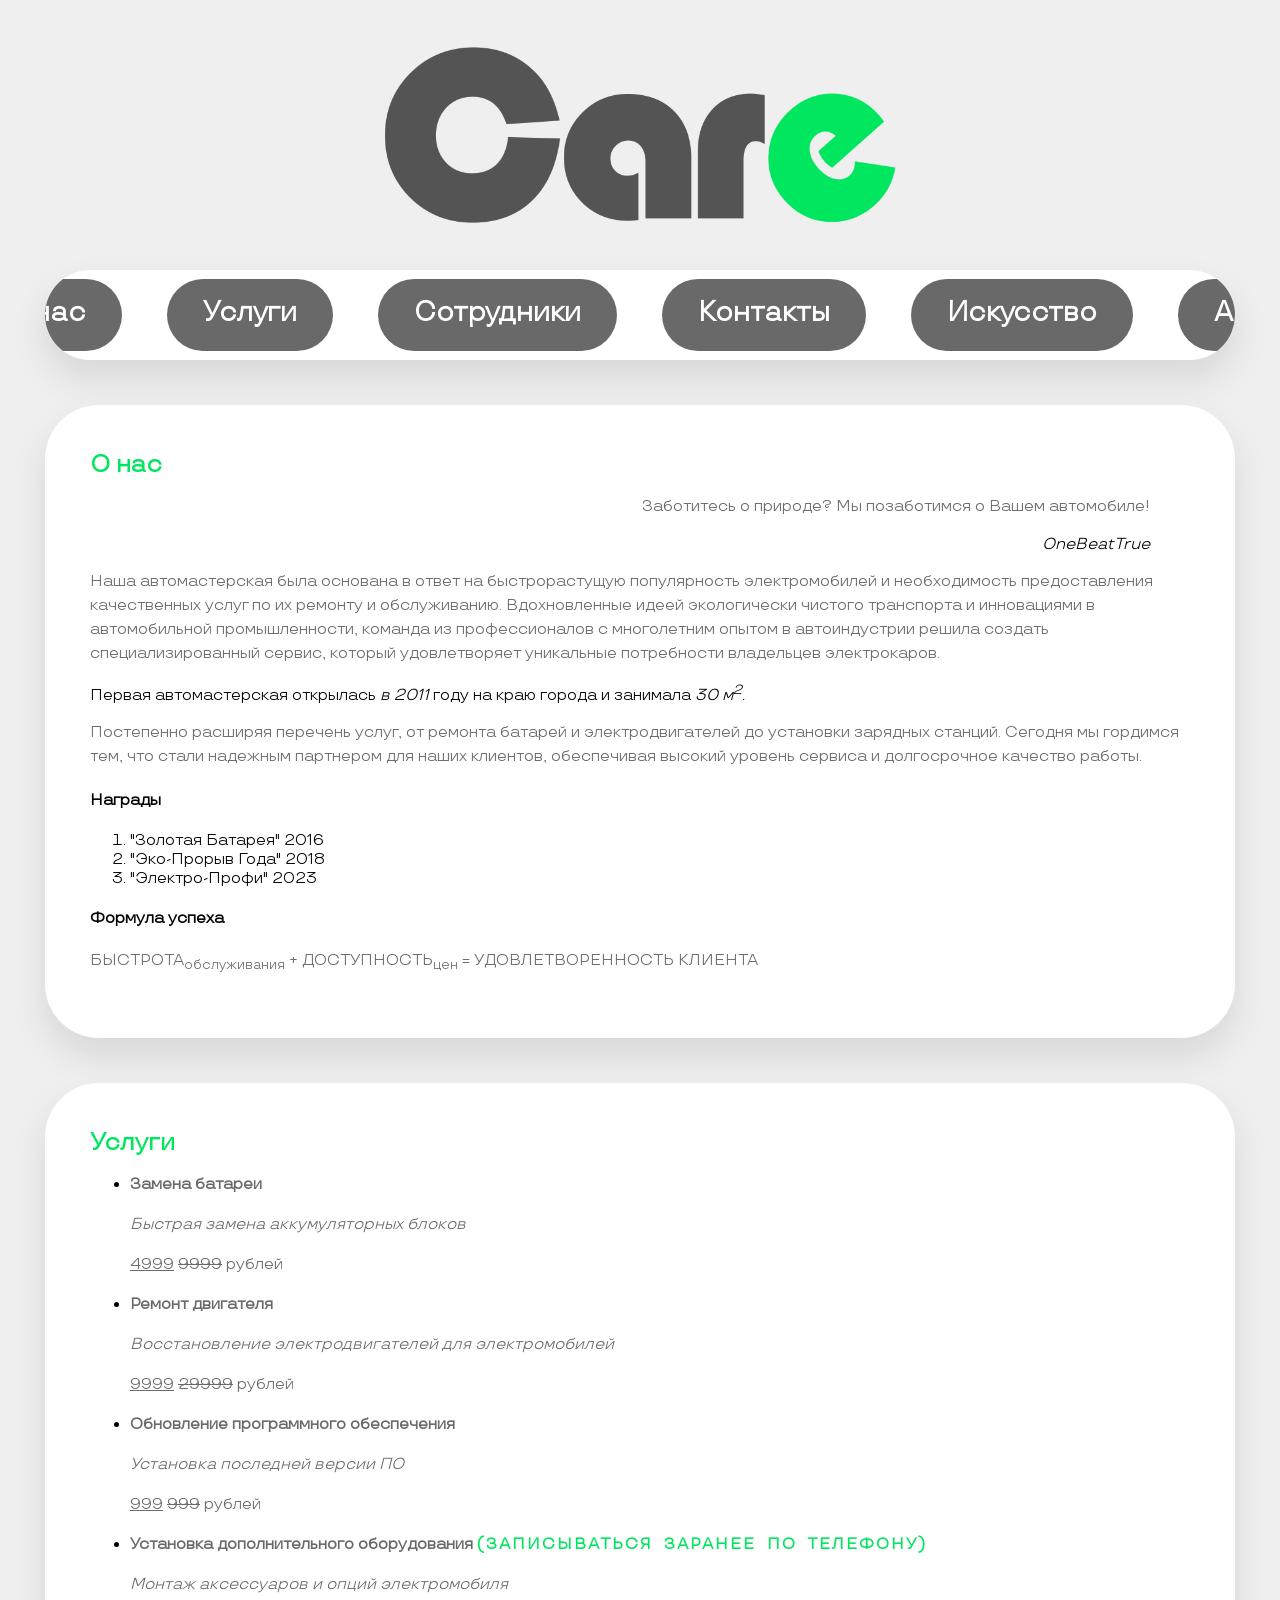
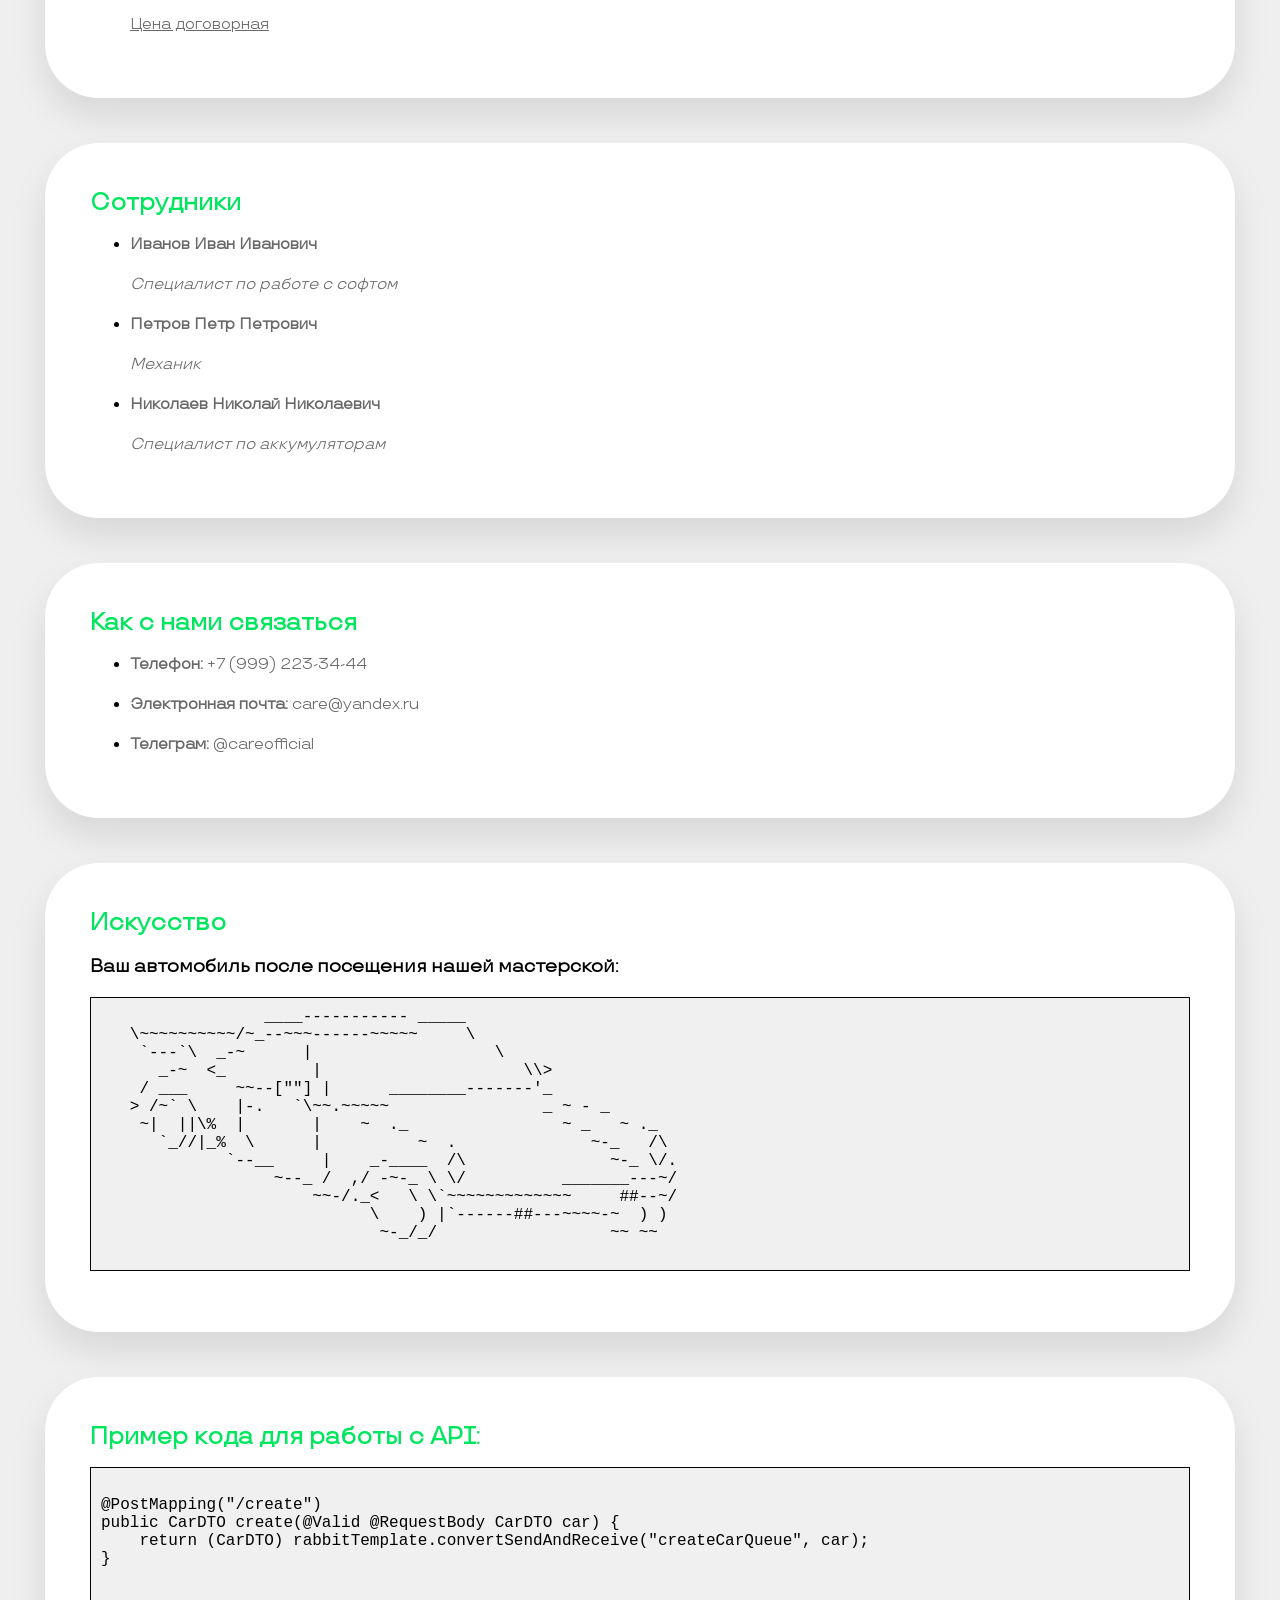
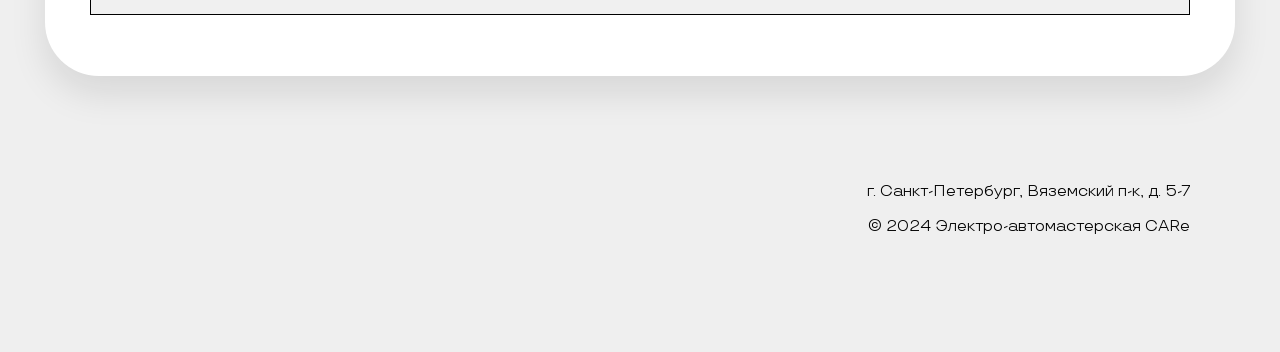
==== index.html @ 0aaf474f "feat: icon" ====
<!DOCTYPE html>
<html lang="ru">
<head>
    <meta charset="UTF-8">
    <meta name="keywords" content="автомастерская, электромобили, ремонт электромобилей">
    <meta name="description" content="Автомастерская электромобилей.">
    <meta name="viewport" content="width=device-width, initial-scale=1.0">
    <title>CARe</title>
    <link href="main.css" rel="stylesheet">
    <link rel="icon" type="image/x-icon" sizes="96x96" href="favicon.ico">
</head>
<body>

<header>
    <div id="logo">
        <img src="newlogo.png" alt="CARe">
    </div>
    <nav id="main-nav">
        <ul class="horizontal-menu">
            <li><a href="#about">О нас</a></li>
            <li><a href="#services">Услуги</a></li>
            <li><a href="#staff">Сотрудники</a></li>
            <li><a href="#contacts">Контакты</a></li>
            <li><a href="#art">Искусство</a></li>
            <li><a href="#api">API</a></li>
        </ul>
    </nav>
</header>

<main>
    <section id="about" class="information-block">
        <h2>О нас</h2>
        <blockquote>
            <p>Заботитесь о природе? Мы позаботимся о Вашем автомобиле!</p>
            <cite>OneBeatTrue</cite>
        </blockquote>
        <article>
            <p>Наша автомастерская была основана в ответ на быстрорастущую популярность электромобилей и необходимость предоставления качественных услуг по их ремонту и обслуживанию. Вдохновленные идеей экологически чистого транспорта и инновациями в автомобильной промышленности, команда из профессионалов с многолетним опытом в автоиндустрии решила создать специализированный сервис, который удовлетворяет уникальные потребности владельцев электрокаров.</p>
            <aside>
                Первая автомастерская открылась <em>в 2011</em> году на краю города и занимала <em>30 м<sup>2</sup>.</em>
            </aside>
            <p>Постепенно расширяя перечень услуг, от ремонта батарей и электродвигателей до установки зарядных станций. Сегодня мы гордимся тем, что стали надежным партнером для наших клиентов, обеспечивая высокий уровень сервиса и долгосрочное качество работы.</p>
       </article>
        <h4>Награды</h4>
        <ol>
            <li>"Золотая Батарея" 2016</li>
            <li>"Эко-Прорыв Года" 2018</li>
            <li>"Электро-Профи" 2023</li>
        </ol>
        <h4>Формула успеха</h4>
        <p>БЫСТРОТА<sub>обслуживания</sub> + ДОСТУПНОСТЬ<sub>цен</sub> = УДОВЛЕТВОРЕННОСТЬ КЛИЕНТА</p>
    </section>

    <section id="services" class="information-block">
        <h2>Услуги</h2>
        <ul>
            <li>
                <p><b>Замена батареи</b></p>
                <p><i>Быстрая замена аккумуляторных блоков</i></p>
                <p><ins>4999</ins> <del>9999</del> рублей</p>
            </li>
            <li>
                <p><b>Ремонт двигателя</b></p>
                <p><i>Восстановление электродвигателей для электромобилей</i></p>
                <p><ins>9999</ins> <del>29999</del> рублей</p>
            </li>
            <li>
                <p><b>Обновление программного обеспечения</b></p>
                <p><i> Установка последней версии ПО</i></p>
                <p><ins>999</ins> <del>999</del> рублей</p>
            </li>
            <li>
                <p><b>Установка дополнительного оборудования </b><strong>(Записываться заранее по телефону)</strong></p>
                <p><i>Монтаж аксессуаров и опций электромобиля</i></p>
                <p><ins>Цена договорная</ins></p>
            </li>
        </ul>
    </section>

    <section id="staff" class="information-block">
        <h2>Сотрудники</h2>
        <ul>
            <li>
                <p><b>Иванов Иван Иванович</b></p>
                <p><i>Специалист по работе с софтом</i></p>
            </li>
            <li>
                <p><b>Петров Петр Петрович</b></p>
                <p><i>Механик</i></p>
            </li>
            <li>
                <p><b>Николаев Николай Николаевич</b></p>
                <p><i>Специалист по аккумуляторам</i></p>
            </li>
        </ul>
    </section>

    <section id="contacts" class="information-block">
        <h2>Как с нами связаться</h2>
        <ul>
            <li>
                <p><b>Телефон:</b> +7 (999) 223-34-44</p>
            </li>
            <li>
                <p><b>Электронная почта:</b> care@yandex.ru</p>
            </li>
            <li>
                <p><b>Телеграм:</b> @careofficial</p>
            </li>
        </ul>
    </section>

    <section id="art" class="information-block">
        <h2>Искусство</h2>
        <h3>Ваш автомобиль после посещения нашей мастерской:</h3>
        <pre>
                 ____----------- _____
   \~~~~~~~~~~/~_--~~~------~~~~~     \
    `---`\  _-~      |                   \
      _-~  <_         |                     \\>
    / ___     ~~--[""] |      ________-------'_
   > /~` \    |-.   `\~~.~~~~~                _ ~ - _
    ~|  ||\%  |       |    ~  ._                ~ _   ~ ._
      `_//|_%  \      |          ~  .              ~-_   /\
             `--__     |    _-____  /\               ~-_ \/.
                  ~--_ /  ,/ -~-_ \ \/          _______---~/
                      ~~-/._<   \ \`~~~~~~~~~~~~~     ##--~/
                            \    ) |`------##---~~~~-~  ) )
                             ~-_/_/                  ~~ ~~
        </pre>
    </section>

    <section id="api" class="information-block">
        <h2>Пример кода для работы с API:</h2>
        <pre>
<code>
@PostMapping("/create")
public CarDTO create(@Valid @RequestBody CarDTO car) {
    return (CarDTO) rabbitTemplate.convertSendAndReceive("createCarQueue", car);
}
</code>
        </pre>
    </section>
</main>

<footer>
    <p>г. Санкт-Петербург, Вяземский п-к, д. 5-7</p>
    <p>&copy; 2024 Электро-автомастерская CARe</p>
</footer>

<script src="main.js"></script>
</body>
</html>
---- main.css ----
@font-face {
    font-family: 'TTTravels';
    src:    url('fonts/TTTravelsRegular.ttf') format('truetype'),
            url('fonts/TTTravelsItalic.ttf') format('truetype'),
            url('fonts/TTTravelsBold.ttf') format('truetype'),
            url('fonts/TTTravelsDemiBold.ttf') format('truetype');
}

html {
    scroll-behavior: smooth;
    background-color: rgb(105, 105, 105, 0.1);
    overflow-x: hidden;
    overflow-y: hidden;
    transition: all 0.5s ease;
}

body {
    font-family: TTTravels, sans-serif;
    margin: 0;
    padding: 5vh;
}

footer {
    font-family: 'TTTravels', sans-serif;
    margin: 0;
    padding: 5vh;
    text-align: right;
}


#logo {
    display: flex;
    justify-content: center;
    align-items: center;
    height: 100vh;
    width: auto;
    border-radius: 0 0 0 0;
    padding: 0;
    margin-bottom: 0;
    transition: all 0.5s ease;
}

#logo img {
    height: 100vh;
    object-fit: cover;
    object-position: center;
    border-radius: 10px;
    transition: all 0.5s ease;
}

#main-nav {
    background-color: white;
    height: 8vh;
    padding: 1vh;
    transition: top 0.3s;
    border-radius: 6vh;
    overflow-x: auto;
    white-space: nowrap;
    -ms-overflow-style: none;
    scrollbar-width: none;
    box-shadow: 0 2vh 4vh rgba(0, 0, 0, 0.1);
}

#main-nav::-webkit-scrollbar {
    display: none;
}

.horizontal-menu {
    padding: 0;
    margin: 0;
    height: 100%;
    list-style-type: none;
    display: flex;
    justify-content: center;
    align-items: center;
}

.horizontal-menu li {
    display: inline-block;
    padding: 2vh 4vh;
    height: 50%;
    border-radius: 4vh;
    transition: background-color 0.3s, box-shadow 0.3s ease;
    margin-right: 5vh;
    background-color: rgb(105, 105, 105);
}

.horizontal-menu li:last-child {
    margin-right: 1vh;
}

.horizontal-menu li:hover {
    background-color: rgba(0, 230, 95);
    box-shadow: 0 0 6vh rgba(0, 230, 95, 0.5);
}

.horizontal-menu a {
    font-weight: bold;
    text-decoration: none;
    font-size: 3vh;
    color: white;
    display: flex;
    justify-content: center;
    align-items: center;
    white-space: nowrap;
}

.information-block {
    background-color: white;
    border-radius: 6vh;
    padding: 5vh;
    margin: 5vh 0;
    box-shadow: 0 2vh 4vh rgba(0, 0, 0, 0.1);
}

.information-block h2 {
    font-size: 24px;
    margin-top: 10px;
    margin-bottom: 10px;
    color: rgb(0, 230, 95);
}

.information-block h2:first-child {
    margin-top: 0;
}

.information-block p {
    font-size: 16px;
    line-height: 1.5;
    color: rgb(105, 105, 105);
}

.information-block strong {
    font-weight: bold;
    letter-spacing: 2px;
    word-spacing: 5px;
    text-transform: uppercase;
    color: rgba(0, 230, 95, 1);
}

.information-block blockquote {
    text-align: right;
}

.information-block pre {
    font-family: "Courier New", monospace;
    font-size: 16px;
    background-color: rgb(105, 105, 105, 0.1);
    padding: 10px;
    border: 1px solid black;
    overflow-x: scroll;
}
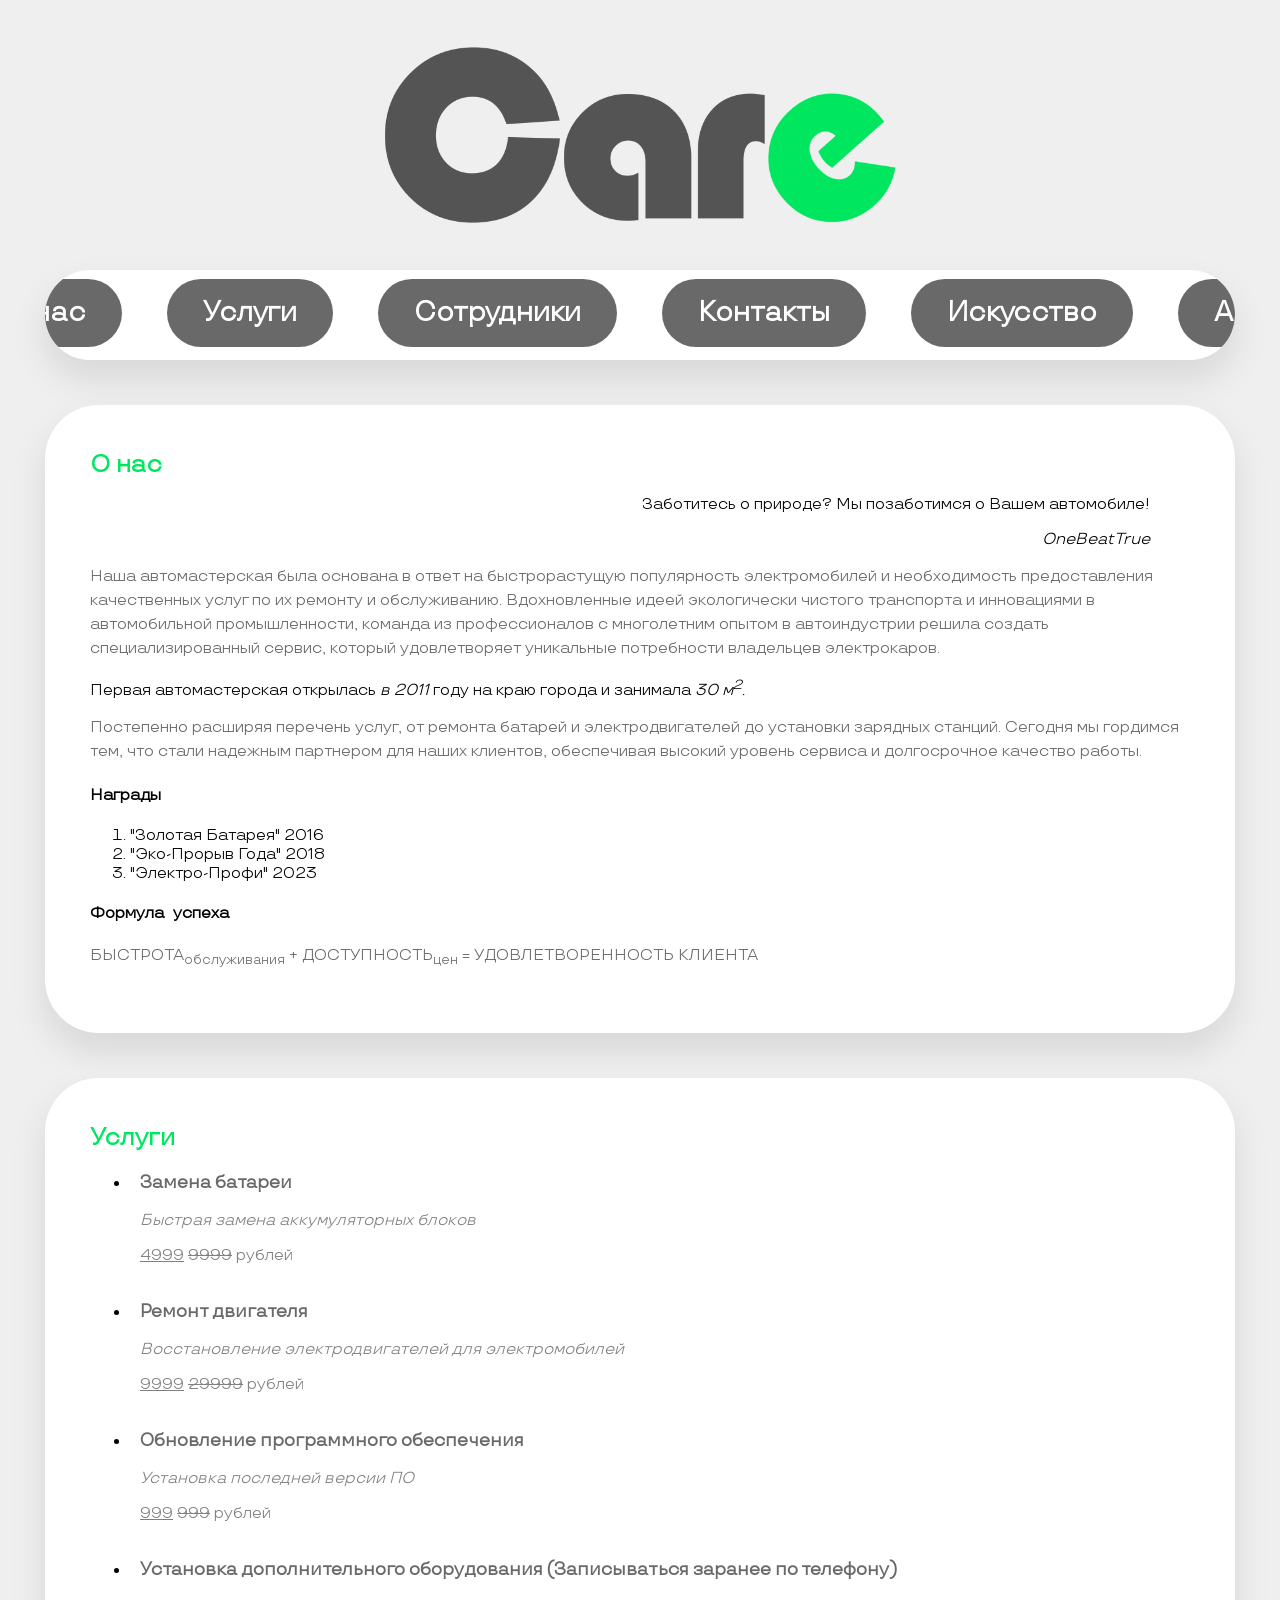
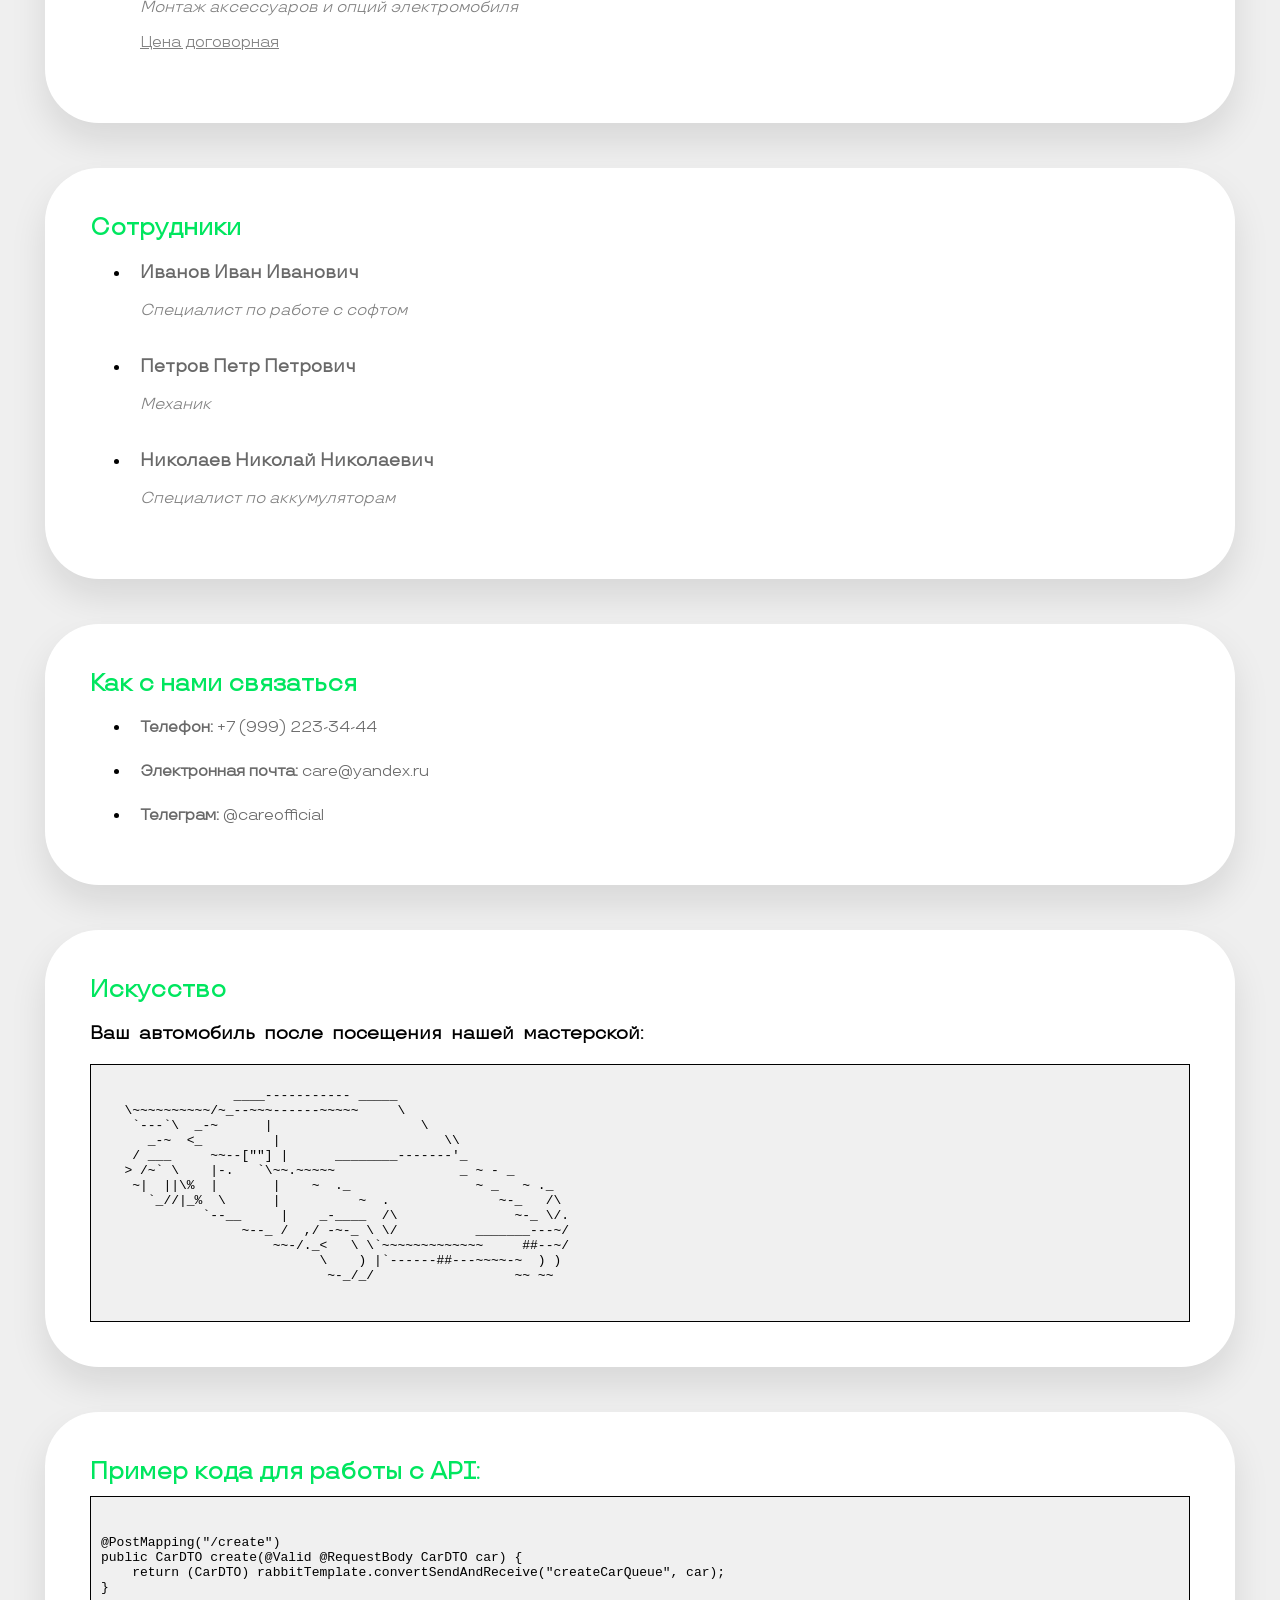
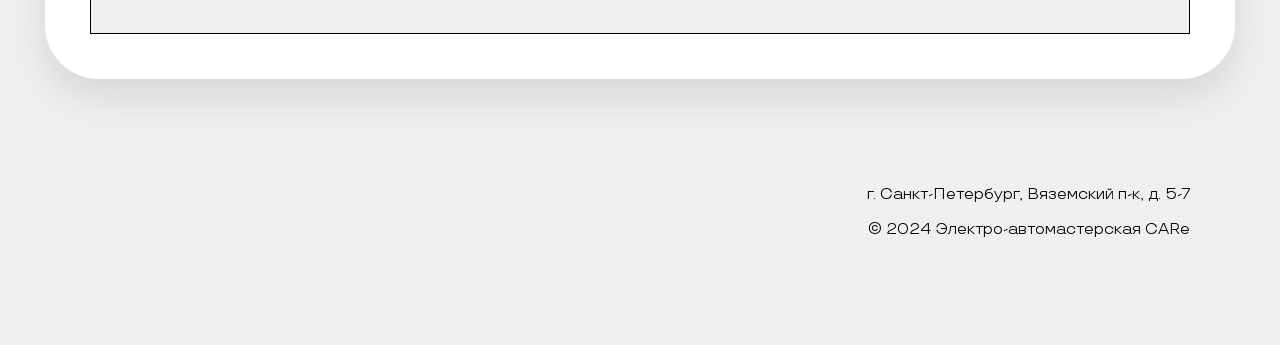
==== commit 0d2685b6: "feat: BEM naming" ====
--- a/index.html
+++ b/index.html
@@ -11,113 +11,148 @@
 </head>
 <body>
 
-<header>
-    <div id="logo">
-        <img src="newlogo.png" alt="CARe">
+<header class="header">
+    <div class="header__logo">
+        <div class="logo">
+            <img class="logo__img" src="newlogo.png" alt="CARe">
+        </div>
     </div>
-    <nav id="main-nav">
-        <ul class="horizontal-menu">
-            <li><a href="#about">О нас</a></li>
-            <li><a href="#services">Услуги</a></li>
-            <li><a href="#staff">Сотрудники</a></li>
-            <li><a href="#contacts">Контакты</a></li>
-            <li><a href="#art">Искусство</a></li>
-            <li><a href="#api">API</a></li>
-        </ul>
+    <nav class="header__nav">
+        <nav class="nav">
+            <div class="nav__menu">
+                <ul class="menu menu_horizontal">
+                    <li class="menu__item"><a class="menu__link" href="#about">О нас</a></li>
+                    <li class="menu__item"><a class="menu__link" href="#services">Услуги</a></li>
+                    <li class="menu__item"><a class="menu__link" href="#staff">Сотрудники</a></li>
+                    <li class="menu__item"><a class="menu__link" href="#contacts">Контакты</a></li>
+                    <li class="menu__item"><a class="menu__link" href="#art">Искусство</a></li>
+                    <li class="menu__item"><a class="menu__link" href="#api">API</a></li>
+                </ul>
+            </div>
+        </nav>
     </nav>
 </header>
 
-<main>
-    <section id="about" class="information-block">
-        <h2>О нас</h2>
-        <blockquote>
-            <p>Заботитесь о природе? Мы позаботимся о Вашем автомобиле!</p>
-            <cite>OneBeatTrue</cite>
+<main class="main">
+    <section class="section section_titled-about" id="about">
+        <h2 class="section__title">О нас</h2>
+        <blockquote class="section__quote">
+            <p class="section__text">Заботитесь о природе? Мы позаботимся о Вашем автомобиле!</p>
+            <cite class="section__cite">OneBeatTrue</cite>
         </blockquote>
-        <article>
-            <p>Наша автомастерская была основана в ответ на быстрорастущую популярность электромобилей и необходимость предоставления качественных услуг по их ремонту и обслуживанию. Вдохновленные идеей экологически чистого транспорта и инновациями в автомобильной промышленности, команда из профессионалов с многолетним опытом в автоиндустрии решила создать специализированный сервис, который удовлетворяет уникальные потребности владельцев электрокаров.</p>
-            <aside>
+        <article class="section__content">
+            <p class="section__paragraph">Наша автомастерская была основана в ответ на быстрорастущую популярность электромобилей и необходимость предоставления качественных услуг по их ремонту и обслуживанию. Вдохновленные идеей экологически чистого транспорта и инновациями в автомобильной промышленности, команда из профессионалов с многолетним опытом в автоиндустрии решила создать специализированный сервис, который удовлетворяет уникальные потребности владельцев электрокаров.</p>
+            <aside class="section__aside">
                 Первая автомастерская открылась <em>в 2011</em> году на краю города и занимала <em>30 м<sup>2</sup>.</em>
             </aside>
-            <p>Постепенно расширяя перечень услуг, от ремонта батарей и электродвигателей до установки зарядных станций. Сегодня мы гордимся тем, что стали надежным партнером для наших клиентов, обеспечивая высокий уровень сервиса и долгосрочное качество работы.</p>
-       </article>
-        <h4>Награды</h4>
-        <ol>
-            <li>"Золотая Батарея" 2016</li>
-            <li>"Эко-Прорыв Года" 2018</li>
-            <li>"Электро-Профи" 2023</li>
-        </ol>
-        <h4>Формула успеха</h4>
-        <p>БЫСТРОТА<sub>обслуживания</sub> + ДОСТУПНОСТЬ<sub>цен</sub> = УДОВЛЕТВОРЕННОСТЬ КЛИЕНТА</p>
+            <p class="section__paragraph">Постепенно расширяя перечень услуг, от ремонта батарей и электродвигателей до установки зарядных станций. Сегодня мы гордимся тем, что стали надежным партнером для наших клиентов, обеспечивая высокий уровень сервиса и долгосрочное качество работы.</p>
+        </article>
+        <h4 class="section__subtitle">Награды</h4>
+        <div class="section__list">
+            <ol class="list list_ordered">
+                <li class="list__item">"Золотая Батарея" 2016</li>
+                <li class="list__item">"Эко-Прорыв Года" 2018</li>
+                <li class="list__item">"Электро-Профи" 2023</li>
+            </ol>
+        </div>
+        <h4 class="section__subtitle">Формула успеха</h4>
+        <p class="section__paragraph">БЫСТРОТА<sub>обслуживания</sub> + ДОСТУПНОСТЬ<sub>цен</sub> = УДОВЛЕТВОРЕННОСТЬ КЛИЕНТА</p>
     </section>
 
-    <section id="services" class="information-block">
-        <h2>Услуги</h2>
-        <ul>
-            <li>
-                <p><b>Замена батареи</b></p>
-                <p><i>Быстрая замена аккумуляторных блоков</i></p>
-                <p><ins>4999</ins> <del>9999</del> рублей</p>
-            </li>
-            <li>
-                <p><b>Ремонт двигателя</b></p>
-                <p><i>Восстановление электродвигателей для электромобилей</i></p>
-                <p><ins>9999</ins> <del>29999</del> рублей</p>
-            </li>
-            <li>
-                <p><b>Обновление программного обеспечения</b></p>
-                <p><i> Установка последней версии ПО</i></p>
-                <p><ins>999</ins> <del>999</del> рублей</p>
-            </li>
-            <li>
-                <p><b>Установка дополнительного оборудования </b><strong>(Записываться заранее по телефону)</strong></p>
-                <p><i>Монтаж аксессуаров и опций электромобиля</i></p>
-                <p><ins>Цена договорная</ins></p>
-            </li>
-        </ul>
+    <section class="section section_titled-services" id="services">
+        <h2 class="section__title">Услуги</h2>
+        <div class="section__list">
+            <ul class="list list_unordered">
+                <li class="list__item">
+                    <div class=service>
+                        <p class="service__name"><b>Замена батареи</b></p>
+                        <p class="service__description"><i>Быстрая замена аккумуляторных блоков</i></p>
+                        <p class="service__price"><ins>4999</ins> <del>9999</del> рублей</p>
+                    </div>
+                </li>
+                <li class="list__item">
+                    <div class=service>
+                        <p class="service__name"><b>Ремонт двигателя</b></p>
+                        <p class="service__description"><i>Восстановление электродвигателей для электромобилей</i></p>
+                        <p class="service__price"><ins>9999</ins> <del>29999</del> рублей</p>
+                    </div>
+                </li>
+                <li class="list__item">
+                    <div class=service>
+                        <p class="service__name"><b>Обновление программного обеспечения</b></p>
+                        <p class="service__description"><i> Установка последней версии ПО</i></p>
+                        <p class="service__price"><ins>999</ins> <del>999</del> рублей</p>
+                    </div>
+                </li>
+                <li class="list__item">
+                    <div class=service>
+                        <p class="service__name"><b>Установка дополнительного оборудования </b><strong>(Записываться заранее по телефону)</strong></p>
+                        <p class="service__description"><i>Монтаж аксессуаров и опций электромобиля</i></p>
+                        <p class="service__price"><ins>Цена договорная</ins></p>
+                    </div>
+                </li>
+            </ul>
+        </div>
     </section>
 
-    <section id="staff" class="information-block">
-        <h2>Сотрудники</h2>
-        <ul>
-            <li>
-                <p><b>Иванов Иван Иванович</b></p>
-                <p><i>Специалист по работе с софтом</i></p>
-            </li>
-            <li>
-                <p><b>Петров Петр Петрович</b></p>
-                <p><i>Механик</i></p>
-            </li>
-            <li>
-                <p><b>Николаев Николай Николаевич</b></p>
-                <p><i>Специалист по аккумуляторам</i></p>
-            </li>
-        </ul>
+    <section class="section section_titled-staff" id="staff">
+        <h2 class="section__title">Сотрудники</h2>
+        <div class="section__list">
+            <ul class="list list_unordered">
+                <li class="list__item">
+                    <div class=staff>
+                        <p class="staff__name"><b>Иванов Иван Иванович</b></p>
+                        <p class="staff__role"><i>Специалист по работе с софтом</i></p>
+                    </div>
+                </li>
+                <li class="list__item">
+                    <div class=staff>
+                        <p class="staff__name"><b>Петров Петр Петрович</b></p>
+                        <p class="staff__role"><i>Механик</i></p>
+                    </div>
+                </li>
+                <li class="list__item">
+                    <div class=staff>
+                        <p class="staff__name"><b>Николаев Николай Николаевич</b></p>
+                        <p class="staff__role"><i>Специалист по аккумуляторам</i></p>
+                    </div>
+                </li>
+            </ul>
+        </div>
     </section>
 
-    <section id="contacts" class="information-block">
-        <h2>Как с нами связаться</h2>
-        <ul>
-            <li>
-                <p><b>Телефон:</b> +7 (999) 223-34-44</p>
-            </li>
-            <li>
-                <p><b>Электронная почта:</b> care@yandex.ru</p>
-            </li>
-            <li>
-                <p><b>Телеграм:</b> @careofficial</p>
-            </li>
-        </ul>
+    <section class="section section_titled-contacts" id="contacts">
+        <h2 class="section__title">Как с нами связаться</h2>
+        <div class="section__list">
+            <ul class="list list_unordered">
+                <li class="list__item">
+                    <div class="contact-info">
+                        <p class="contact-info__unit"><b>Телефон:</b> +7 (999) 223-34-44</p>
+                    </div>
+                </li>
+                <li class="list__item">
+                    <div class="contact-info">
+                        <p class="contact-info__unit"><b>Электронная почта:</b> care@yandex.ru</p>
+                    </div>
+                </li>
+                <li class="list__item">
+                    <div class="contact-info">
+                        <p class="contact-info__unit"><b>Телеграм:</b> @careofficial</p>
+                    </div>
+                </li>
+            </ul>
+        </div>
     </section>
 
-    <section id="art" class="information-block">
-        <h2>Искусство</h2>
-        <h3>Ваш автомобиль после посещения нашей мастерской:</h3>
-        <pre>
+    <section class="section section_titled-art" id="art">
+        <h2 class="section__title">Искусство</h2>
+        <h3 class="section__subtitle">Ваш автомобиль после посещения нашей мастерской:</h3>
+        <div class="section__preformatted-element">
+            <pre class="section__ascii">
                  ____----------- _____
    \~~~~~~~~~~/~_--~~~------~~~~~     \
     `---`\  _-~      |                   \
-      _-~  <_         |                     \\>
+      _-~  <_         |                     \\
     / ___     ~~--[""] |      ________-------'_
    > /~` \    |-.   `\~~.~~~~~                _ ~ - _
     ~|  ||\%  |       |    ~  ._                ~ _   ~ ._
@@ -127,25 +162,26 @@
                       ~~-/._<   \ \`~~~~~~~~~~~~~     ##--~/
                             \    ) |`------##---~~~~-~  ) )
                              ~-_/_/                  ~~ ~~
-        </pre>
+            </pre>
+        </div>
     </section>
 
-    <section id="api" class="information-block">
-        <h2>Пример кода для работы с API:</h2>
-        <pre>
-<code>
+    <section class="section section_titled-api" id="api">
+        <h2 class="section__title">Пример кода для работы с API:</h2>
+        <div class="section__preformatted-element">
+            <pre class="section__code"><code>
 @PostMapping("/create")
 public CarDTO create(@Valid @RequestBody CarDTO car) {
     return (CarDTO) rabbitTemplate.convertSendAndReceive("createCarQueue", car);
 }
-</code>
-        </pre>
+            </code></pre>
+        </div>
     </section>
 </main>
 
-<footer>
-    <p>г. Санкт-Петербург, Вяземский п-к, д. 5-7</p>
-    <p>&copy; 2024 Электро-автомастерская CARe</p>
+<footer class="footer">
+    <p class="footer__text">г. Санкт-Петербург, Вяземский п-к, д. 5-7</p>
+    <p class="footer__text">&copy; 2024 Электро-автомастерская CARe</p>
 </footer>
 
 <script src="main.js"></script>
--- a/main.css
+++ b/main.css
@@ -1,16 +1,16 @@
 @font-face {
     font-family: 'TTTravels';
     src:    url('fonts/TTTravelsRegular.ttf') format('truetype'),
-            url('fonts/TTTravelsItalic.ttf') format('truetype'),
-            url('fonts/TTTravelsBold.ttf') format('truetype'),
-            url('fonts/TTTravelsDemiBold.ttf') format('truetype');
+    url('fonts/TTTravelsItalic.ttf') format('truetype'),
+    url('fonts/TTTravelsBold.ttf') format('truetype'),
+    url('fonts/TTTravelsDemiBold.ttf') format('truetype');
 }
 
 html {
     scroll-behavior: smooth;
     background-color: rgb(105, 105, 105, 0.1);
     overflow-x: hidden;
-    overflow-y: hidden;
+    overflow-y: auto;
     transition: all 0.5s ease;
 }
 
@@ -20,35 +20,34 @@
     padding: 5vh;
 }
 
-footer {
+.footer {
     font-family: 'TTTravels', sans-serif;
     margin: 0;
     padding: 5vh;
     text-align: right;
 }
 
-
-#logo {
+.logo {
     display: flex;
     justify-content: center;
     align-items: center;
-    height: 100vh;
+    height: 20vh;
     width: auto;
-    border-radius: 0 0 0 0;
+    border-radius: 0;
     padding: 0;
-    margin-bottom: 0;
+    margin-bottom: 5vh;
     transition: all 0.5s ease;
 }
 
-#logo img {
-    height: 100vh;
+.logo__img {
+    height: 60vh;
     object-fit: cover;
     object-position: center;
     border-radius: 10px;
     transition: all 0.5s ease;
 }
 
-#main-nav {
+.nav {
     background-color: white;
     height: 8vh;
     padding: 1vh;
@@ -61,11 +60,11 @@
     box-shadow: 0 2vh 4vh rgba(0, 0, 0, 0.1);
 }
 
-#main-nav::-webkit-scrollbar {
+.nav::-webkit-scrollbar {
     display: none;
 }
 
-.horizontal-menu {
+.menu {
     padding: 0;
     margin: 0;
     height: 100%;
@@ -75,7 +74,7 @@
     align-items: center;
 }
 
-.horizontal-menu li {
+.menu_horizontal .menu__item {
     display: inline-block;
     padding: 2vh 4vh;
     height: 50%;
@@ -85,16 +84,16 @@
     background-color: rgb(105, 105, 105);
 }
 
-.horizontal-menu li:last-child {
+.menu_horizontal .menu__item:last-child {
     margin-right: 1vh;
 }
 
-.horizontal-menu li:hover {
+.menu_horizontal .menu__item:hover {
     background-color: rgba(0, 230, 95);
     box-shadow: 0 0 6vh rgba(0, 230, 95, 0.5);
 }
 
-.horizontal-menu a {
+.menu__link {
     font-weight: bold;
     text-decoration: none;
     font-size: 3vh;
@@ -105,7 +104,7 @@
     white-space: nowrap;
 }
 
-.information-block {
+.section {
     background-color: white;
     border-radius: 6vh;
     padding: 5vh;
@@ -113,38 +112,102 @@
     box-shadow: 0 2vh 4vh rgba(0, 0, 0, 0.1);
 }
 
-.information-block h2 {
+.section__title {
     font-size: 24px;
     margin-top: 10px;
     margin-bottom: 10px;
     color: rgb(0, 230, 95);
 }
 
-.information-block h2:first-child {
-    margin-top: 0;
-}
-
-.information-block p {
+.section__title:first-child {
+    margin-top: 0;
+}
+
+.section__paragraph {
     font-size: 16px;
     line-height: 1.5;
     color: rgb(105, 105, 105);
 }
 
-.information-block strong {
-    font-weight: bold;
-    letter-spacing: 2px;
+.section__subtitle {
+    font-weight: bold;
     word-spacing: 5px;
-    text-transform: uppercase;
-    color: rgba(0, 230, 95, 1);
-}
-
-.information-block blockquote {
+    color: black;
+}
+
+.section__quote {
     text-align: right;
 }
 
-.information-block pre {
-    font-family: "Courier New", monospace;
-    font-size: 16px;
+.list {
+    list-style: none;
+    margin: 0;
+}
+
+.list_ordered {
+    list-style-type: decimal;
+}
+
+.list_unordered {
+    list-style-type: disc;
+}
+
+.list__item {
+    margin-top: 0;
+}
+
+.service {
+    padding: 10px;
+}
+
+.service__name {
+    font-weight: bold;
+    font-size: 18px;
+    margin-top: 0;
+    color: rgb(105, 105, 105);
+}
+
+.service__description {
+    font-style: italic;
+    font-size: 16px;
+    color: gray;
+}
+
+.service__price {
+    font-size: 16px;
+    color: gray;
+}
+
+.staff {
+    padding: 10px;
+}
+
+.staff__name {
+    font-weight: bold;
+    font-size: 18px;
+    margin-top: 0;
+    color: rgb(105, 105, 105);
+}
+
+.staff__role {
+    font-style: italic;
+    font-size: 16px;
+    color: gray;
+}
+
+.contact-info {
+    margin-top: 0;
+    padding: 10px;
+    color: rgb(105, 105, 105);
+}
+
+.contact-info__unit {
+    font-size: 16px;
+    margin-top: 0;
+    margin-bottom: 5px;
+}
+
+.section__preformatted-element {
     background-color: rgb(105, 105, 105, 0.1);
     padding: 10px;
     border: 1px solid black;
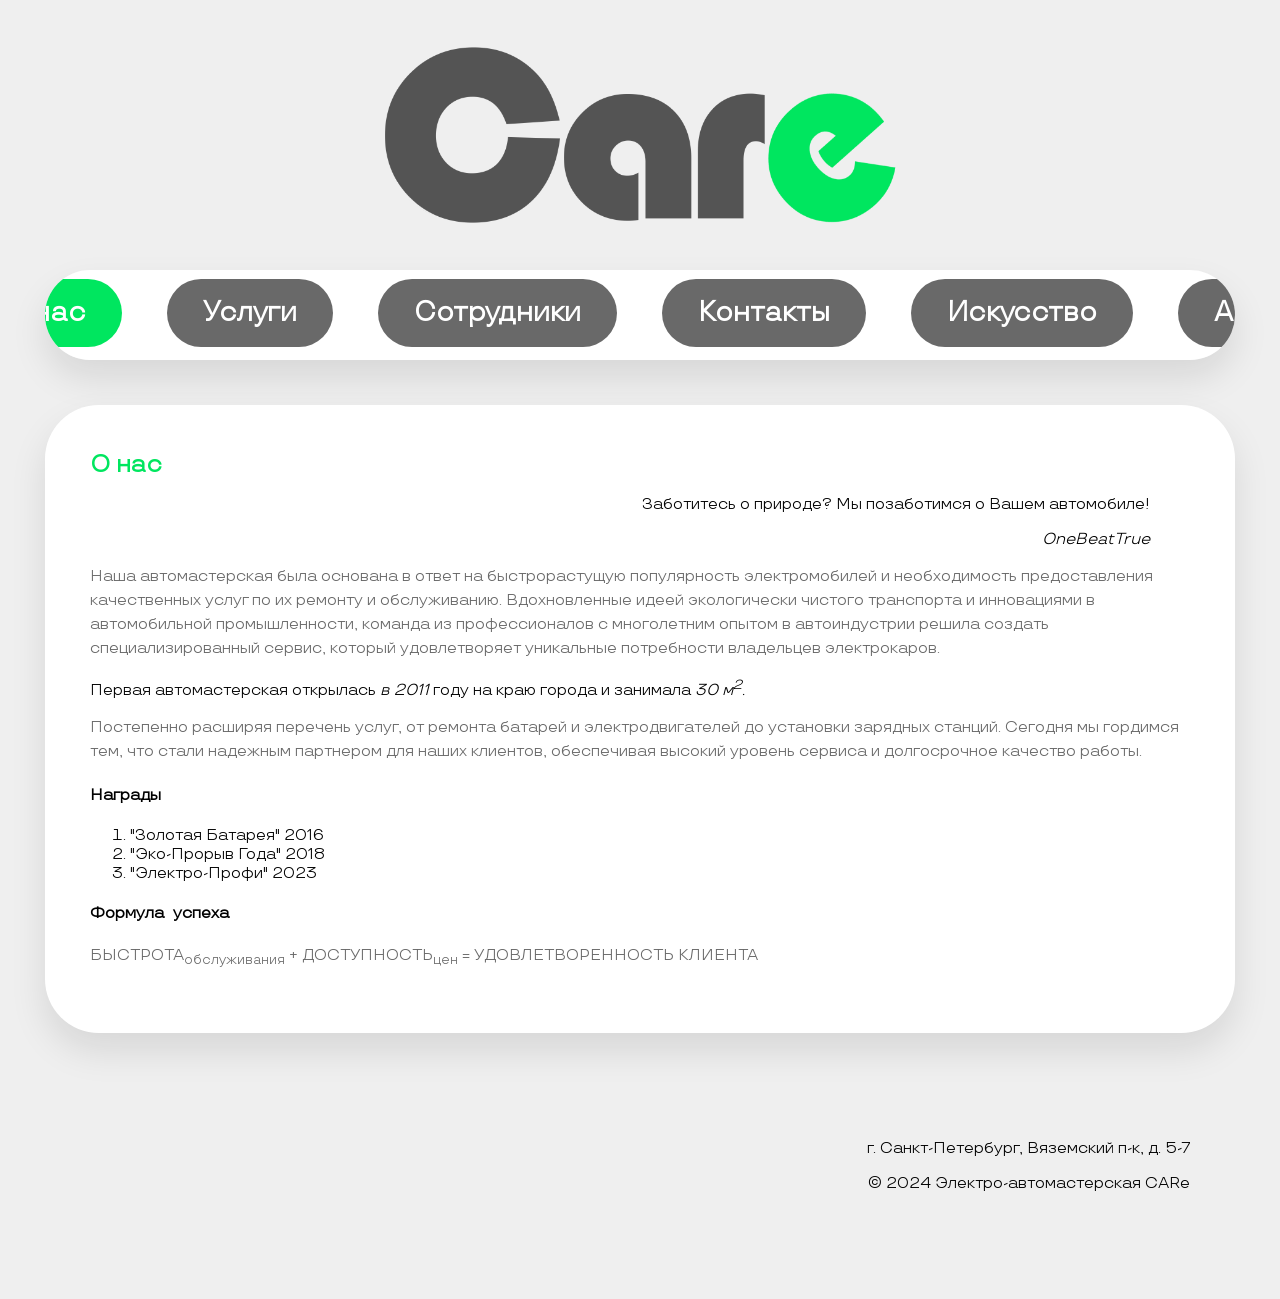
==== commit ff84b461: "feat: lab4" ====
--- a/index.html
+++ b/index.html
@@ -6,33 +6,14 @@
     <meta name="description" content="Автомастерская электромобилей.">
     <meta name="viewport" content="width=device-width, initial-scale=1.0">
     <title>CARe</title>
-    <link href="main.css" rel="stylesheet">
-    <link rel="icon" type="image/x-icon" sizes="96x96" href="favicon.ico">
+    <link href="css/index.css" rel="stylesheet">
+    <link rel="icon" type="image/x-icon" sizes="96x96" href="img/favicon.ico">
+        <script src="js/header.js"></script>
+        <script src="js/footer.js"></script>
+    <script src="js/index.js"></script>
 </head>
 <body>
-
-<header class="header">
-    <div class="header__logo">
-        <div class="logo">
-            <img class="logo__img" src="newlogo.png" alt="CARe">
-        </div>
-    </div>
-    <nav class="header__nav">
-        <nav class="nav">
-            <div class="nav__menu">
-                <ul class="menu menu_horizontal">
-                    <li class="menu__item"><a class="menu__link" href="#about">О нас</a></li>
-                    <li class="menu__item"><a class="menu__link" href="#services">Услуги</a></li>
-                    <li class="menu__item"><a class="menu__link" href="#staff">Сотрудники</a></li>
-                    <li class="menu__item"><a class="menu__link" href="#contacts">Контакты</a></li>
-                    <li class="menu__item"><a class="menu__link" href="#art">Искусство</a></li>
-                    <li class="menu__item"><a class="menu__link" href="#api">API</a></li>
-                </ul>
-            </div>
-        </nav>
-    </nav>
-</header>
-
+<header class="header"></header>
 <main class="main">
     <section class="section section_titled-about" id="about">
         <h2 class="section__title">О нас</h2>
@@ -58,132 +39,7 @@
         <h4 class="section__subtitle">Формула успеха</h4>
         <p class="section__paragraph">БЫСТРОТА<sub>обслуживания</sub> + ДОСТУПНОСТЬ<sub>цен</sub> = УДОВЛЕТВОРЕННОСТЬ КЛИЕНТА</p>
     </section>
-
-    <section class="section section_titled-services" id="services">
-        <h2 class="section__title">Услуги</h2>
-        <div class="section__list">
-            <ul class="list list_unordered">
-                <li class="list__item">
-                    <div class=service>
-                        <p class="service__name"><b>Замена батареи</b></p>
-                        <p class="service__description"><i>Быстрая замена аккумуляторных блоков</i></p>
-                        <p class="service__price"><ins>4999</ins> <del>9999</del> рублей</p>
-                    </div>
-                </li>
-                <li class="list__item">
-                    <div class=service>
-                        <p class="service__name"><b>Ремонт двигателя</b></p>
-                        <p class="service__description"><i>Восстановление электродвигателей для электромобилей</i></p>
-                        <p class="service__price"><ins>9999</ins> <del>29999</del> рублей</p>
-                    </div>
-                </li>
-                <li class="list__item">
-                    <div class=service>
-                        <p class="service__name"><b>Обновление программного обеспечения</b></p>
-                        <p class="service__description"><i> Установка последней версии ПО</i></p>
-                        <p class="service__price"><ins>999</ins> <del>999</del> рублей</p>
-                    </div>
-                </li>
-                <li class="list__item">
-                    <div class=service>
-                        <p class="service__name"><b>Установка дополнительного оборудования </b><strong>(Записываться заранее по телефону)</strong></p>
-                        <p class="service__description"><i>Монтаж аксессуаров и опций электромобиля</i></p>
-                        <p class="service__price"><ins>Цена договорная</ins></p>
-                    </div>
-                </li>
-            </ul>
-        </div>
-    </section>
-
-    <section class="section section_titled-staff" id="staff">
-        <h2 class="section__title">Сотрудники</h2>
-        <div class="section__list">
-            <ul class="list list_unordered">
-                <li class="list__item">
-                    <div class=staff>
-                        <p class="staff__name"><b>Иванов Иван Иванович</b></p>
-                        <p class="staff__role"><i>Специалист по работе с софтом</i></p>
-                    </div>
-                </li>
-                <li class="list__item">
-                    <div class=staff>
-                        <p class="staff__name"><b>Петров Петр Петрович</b></p>
-                        <p class="staff__role"><i>Механик</i></p>
-                    </div>
-                </li>
-                <li class="list__item">
-                    <div class=staff>
-                        <p class="staff__name"><b>Николаев Николай Николаевич</b></p>
-                        <p class="staff__role"><i>Специалист по аккумуляторам</i></p>
-                    </div>
-                </li>
-            </ul>
-        </div>
-    </section>
-
-    <section class="section section_titled-contacts" id="contacts">
-        <h2 class="section__title">Как с нами связаться</h2>
-        <div class="section__list">
-            <ul class="list list_unordered">
-                <li class="list__item">
-                    <div class="contact-info">
-                        <p class="contact-info__unit"><b>Телефон:</b> +7 (999) 223-34-44</p>
-                    </div>
-                </li>
-                <li class="list__item">
-                    <div class="contact-info">
-                        <p class="contact-info__unit"><b>Электронная почта:</b> care@yandex.ru</p>
-                    </div>
-                </li>
-                <li class="list__item">
-                    <div class="contact-info">
-                        <p class="contact-info__unit"><b>Телеграм:</b> @careofficial</p>
-                    </div>
-                </li>
-            </ul>
-        </div>
-    </section>
-
-    <section class="section section_titled-art" id="art">
-        <h2 class="section__title">Искусство</h2>
-        <h3 class="section__subtitle">Ваш автомобиль после посещения нашей мастерской:</h3>
-        <div class="section__preformatted-element">
-            <pre class="section__ascii">
-                 ____----------- _____
-   \~~~~~~~~~~/~_--~~~------~~~~~     \
-    `---`\  _-~      |                   \
-      _-~  <_         |                     \\
-    / ___     ~~--[""] |      ________-------'_
-   > /~` \    |-.   `\~~.~~~~~                _ ~ - _
-    ~|  ||\%  |       |    ~  ._                ~ _   ~ ._
-      `_//|_%  \      |          ~  .              ~-_   /\
-             `--__     |    _-____  /\               ~-_ \/.
-                  ~--_ /  ,/ -~-_ \ \/          _______---~/
-                      ~~-/._<   \ \`~~~~~~~~~~~~~     ##--~/
-                            \    ) |`------##---~~~~-~  ) )
-                             ~-_/_/                  ~~ ~~
-            </pre>
-        </div>
-    </section>
-
-    <section class="section section_titled-api" id="api">
-        <h2 class="section__title">Пример кода для работы с API:</h2>
-        <div class="section__preformatted-element">
-            <pre class="section__code"><code>
-@PostMapping("/create")
-public CarDTO create(@Valid @RequestBody CarDTO car) {
-    return (CarDTO) rabbitTemplate.convertSendAndReceive("createCarQueue", car);
-}
-            </code></pre>
-        </div>
-    </section>
 </main>
-
-<footer class="footer">
-    <p class="footer__text">г. Санкт-Петербург, Вяземский п-к, д. 5-7</p>
-    <p class="footer__text">&copy; 2024 Электро-автомастерская CARe</p>
-</footer>
-
-<script src="main.js"></script>
+<footer class="footer"></footer>
 </body>
 </html>
--- a/css/index.css
+++ b/css/index.css
@@ -0,0 +1,279 @@
+@font-face {
+    font-family: 'TTTravels';
+    src:    url('../fonts/TTTravelsRegular.ttf') format('truetype'),
+    url('../fonts/TTTravelsItalic.ttf') format('truetype'),
+    url('../fonts/TTTravelsBold.ttf') format('truetype'),
+    url('../fonts/TTTravelsDemiBold.ttf') format('truetype');
+}
+
+html {
+    scroll-behavior: smooth;
+    background-color: rgb(105, 105, 105, 0.1);
+    overflow-x: hidden;
+    overflow-y: auto;
+    transition: all 0.5s ease;
+}
+
+body {
+    font-family: TTTravels, sans-serif;
+    margin: 0;
+    padding: 5vh;
+}
+
+.footer {
+    font-family: 'TTTravels', sans-serif;
+    margin: 0;
+    padding: 5vh;
+    text-align: right;
+}
+
+.logo {
+    display: flex;
+    justify-content: center;
+    align-items: center;
+    height: 20vh;
+    width: auto;
+    border-radius: 0;
+    padding: 0;
+    margin-bottom: 5vh;
+    transition: all 0.5s ease;
+}
+
+.logo__img {
+    height: 60vh;
+    object-fit: cover;
+    object-position: center;
+    border-radius: 10px;
+    transition: all 0.5s ease;
+}
+
+.nav {
+    background-color: white;
+    height: 8vh;
+    padding: 1vh;
+    transition: top 0.3s;
+    border-radius: 6vh;
+    overflow-x: auto;
+    white-space: nowrap;
+    -ms-overflow-style: none;
+    scrollbar-width: none;
+    box-shadow: 0 2vh 4vh rgba(0, 0, 0, 0.1);
+}
+
+.nav::-webkit-scrollbar {
+    display: none;
+}
+
+.menu {
+    padding: 0;
+    margin: 0;
+    height: 100%;
+    list-style-type: none;
+    display: flex;
+    justify-content: center;
+    align-items: center;
+}
+
+.menu__item {
+    display: inline-block;
+    /*padding: 2vh 4vh;*/
+    height: 50%;
+    border-radius: 4vh;
+    transition: background-color 0.3s, box-shadow 0.3s ease;
+    margin-right: 5vh;
+    background-color: rgb(105, 105, 105);
+}
+
+.menu__item_active {
+    background-color: rgba(0, 230, 95);
+}
+
+.menu__item:last-child {
+    margin-right: 1vh;
+}
+
+.menu__item:hover {
+    background-color: rgba(0, 230, 95);
+    box-shadow: 0 0 6vh rgba(0, 230, 95, 0.5);
+}
+
+.menu__link {
+    font-weight: bold;
+    text-decoration: none;
+    font-size: 3vh;
+    color: white;
+    display: flex;
+    justify-content: center;
+    align-items: center;
+    white-space: nowrap;
+    padding: 2vh 4vh;
+}
+
+.section {
+    background-color: white;
+    border-radius: 6vh;
+    padding: 5vh;
+    margin: 5vh 0;
+    box-shadow: 0 2vh 4vh rgba(0, 0, 0, 0.1);
+}
+
+section:first-of-type {
+    margin-top: 60vh;
+}
+
+.section__title {
+    font-size: 24px;
+    margin-top: 10px;
+    margin-bottom: 10px;
+    color: rgb(0, 230, 95);
+}
+
+.section__title:first-child {
+    margin-top: 0;
+}
+
+.section__paragraph {
+    font-size: 16px;
+    line-height: 1.5;
+    color: rgb(105, 105, 105);
+}
+
+.section__subtitle {
+    font-weight: bold;
+    word-spacing: 5px;
+    color: black;
+}
+
+.section__quote {
+    text-align: right;
+}
+
+.list {
+    list-style: none;
+    margin: 0;
+}
+
+.list_ordered {
+    list-style-type: decimal;
+}
+
+.list_unordered {
+    list-style-type: disc;
+}
+
+.list__item {
+    margin-top: 0;
+}
+
+.service {
+    padding: 10px;
+}
+
+.service__name {
+    font-weight: bold;
+    font-size: 18px;
+    margin-top: 0;
+    color: rgb(105, 105, 105);
+}
+
+.service__description {
+    font-style: italic;
+    font-size: 16px;
+    color: gray;
+}
+
+.service__price {
+    font-size: 16px;
+    color: gray;
+}
+
+.staff {
+    padding: 10px;
+}
+
+.staff__name {
+    font-weight: bold;
+    font-size: 18px;
+    margin-top: 0;
+    color: rgb(105, 105, 105);
+}
+
+.staff__role {
+    font-style: italic;
+    font-size: 16px;
+    color: gray;
+}
+
+.contact-info {
+    margin-top: 0;
+    padding: 10px;
+    color: rgb(105, 105, 105);
+}
+
+.contact-info__unit {
+    font-size: 16px;
+    margin-top: 0;
+    margin-bottom: 5px;
+}
+
+.section__preformatted-element {
+    background-color: rgb(105, 105, 105, 0.1);
+    padding: 10px;
+    border: 1px solid black;
+    overflow-x: scroll;
+}
+
+.section__table {
+    display: grid;
+    grid-template-columns: 1fr 2fr 1fr;
+    grid-gap: 1rem;
+    margin-top: 2rem;
+}
+
+.footer__stats {
+    margin-top: 10px;
+    font-size: 12px;
+    color: rgb(105, 105, 105);
+}
+
+.table__header {
+    display: contents;
+    background-color: rgb(105, 105, 105);
+    color: white;
+    font-weight: bold;
+    text-align: center;
+}
+
+.table__cell {
+    padding: 1rem;
+    text-align: center;
+    border: 1px solid rgba(0, 0, 0, 0.1);
+    background-color: white;
+}
+
+.table__row:nth-child(even) .table__cell {
+    background-color: rgba(0, 230, 95, 0.1); /* Чётные строки с зелёным фоном */
+}
+
+.table__row:nth-child(odd) .table__cell {
+    background-color: rgb(240, 240, 240); /* Нечётные строки с серым фоном */
+}
+
+.table__cell-header {
+    font-weight: bold;
+    background-color: rgb(0, 230, 95);
+    color: white;
+    text-align: center;
+}
+
+@media (max-width: 768px) {
+    .section__table {
+        grid-template-columns: 1fr; /* Одна колонка для малых экранов */
+    }
+
+    .table__header,
+    .table__row {
+        display: grid;
+        grid-template-columns: 1fr;
+    }
+}
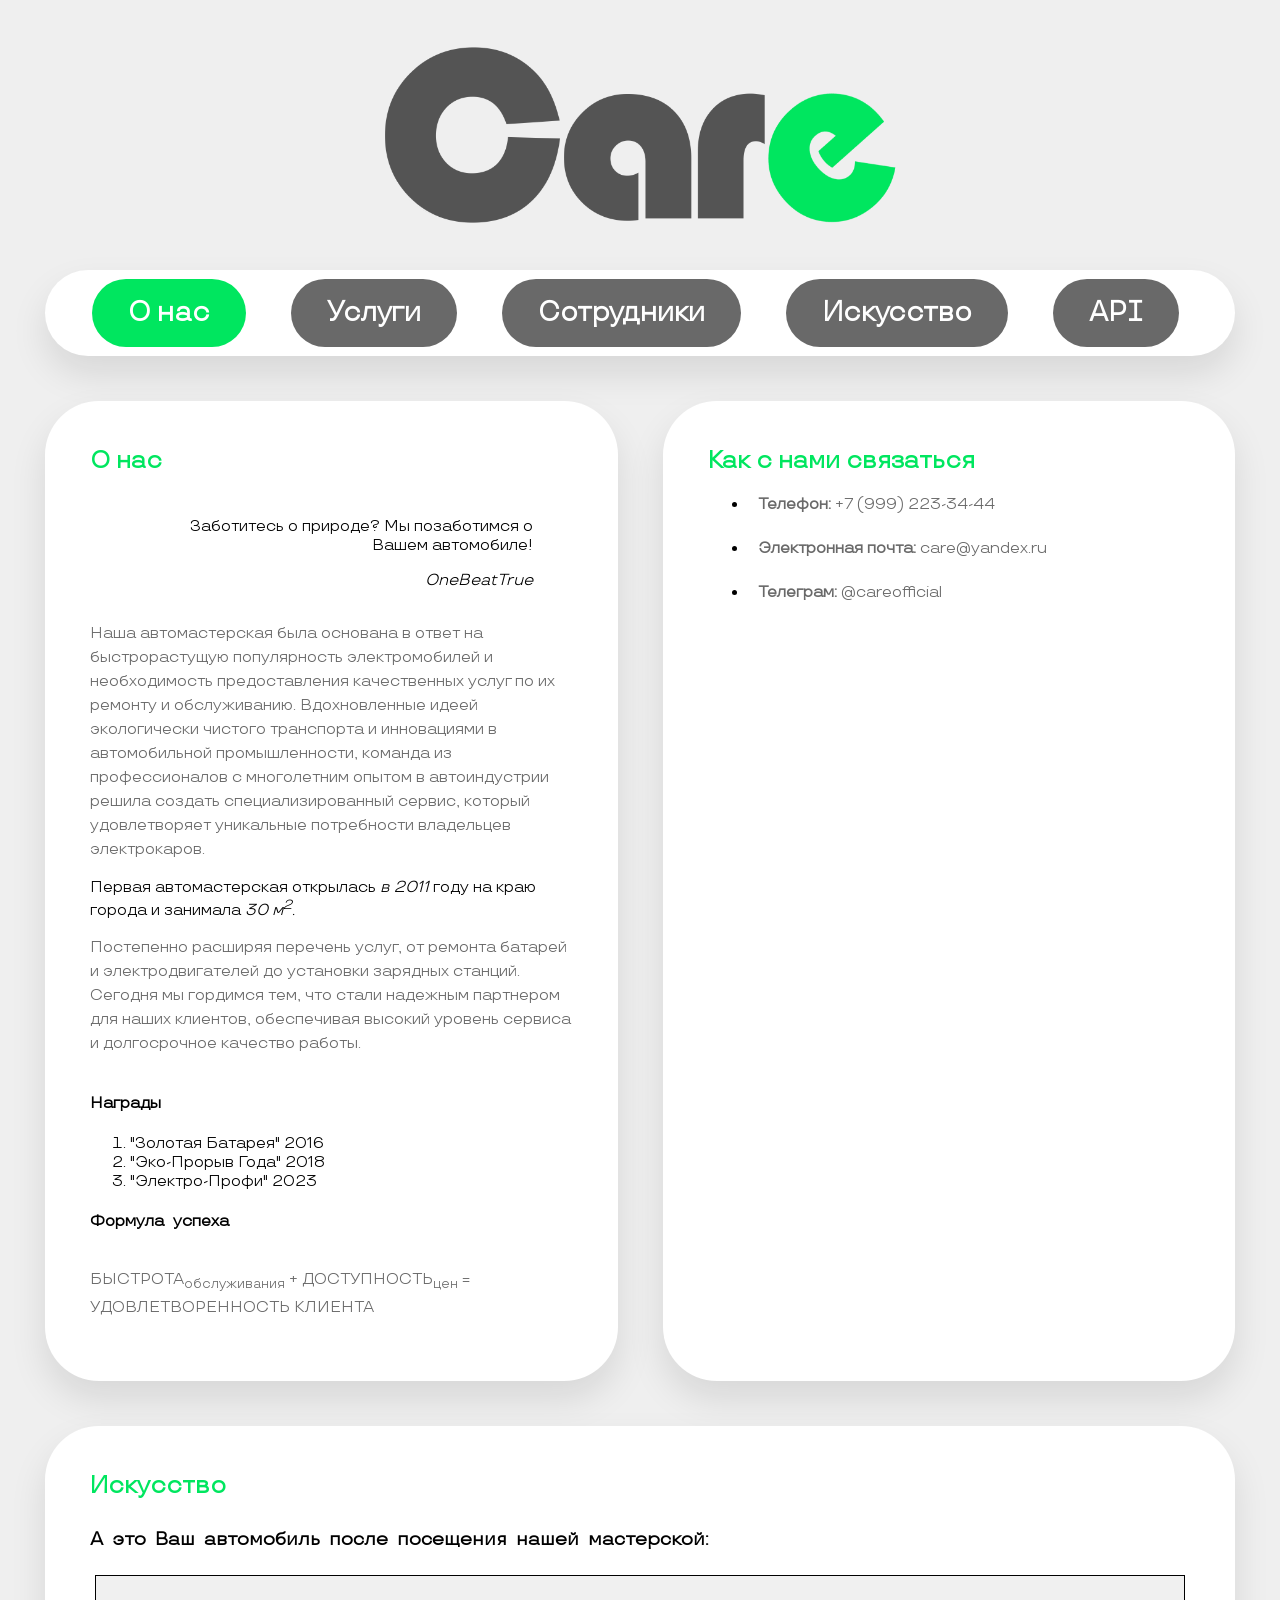
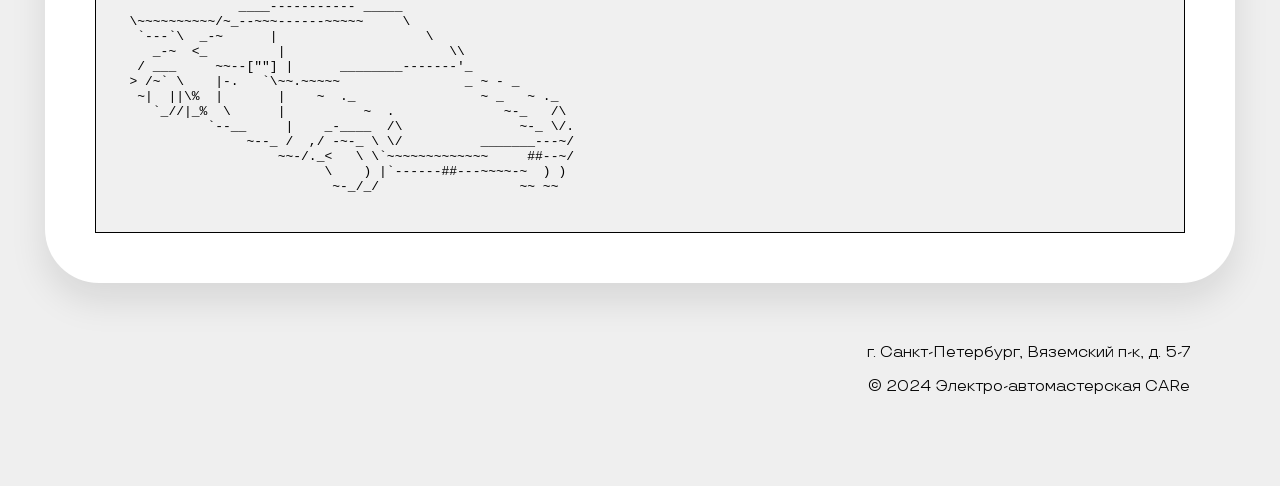
==== commit 2bdf529f: "feat: lab3" ====
--- a/index.html
+++ b/index.html
@@ -8,8 +8,8 @@
     <title>CARe</title>
     <link href="css/index.css" rel="stylesheet">
     <link rel="icon" type="image/x-icon" sizes="96x96" href="img/favicon.ico">
-        <script src="js/header.js"></script>
-        <script src="js/footer.js"></script>
+    <script src="js/header.js"></script>
+    <script src="js/footer.js"></script>
     <script src="js/index.js"></script>
 </head>
 <body>
@@ -39,6 +39,49 @@
         <h4 class="section__subtitle">Формула успеха</h4>
         <p class="section__paragraph">БЫСТРОТА<sub>обслуживания</sub> + ДОСТУПНОСТЬ<sub>цен</sub> = УДОВЛЕТВОРЕННОСТЬ КЛИЕНТА</p>
     </section>
+    <section class="section section_titled-contacts" id="contacts">
+        <h2 class="section__title">Как с нами связаться</h2>
+        <div class="section__list">
+            <ul class="list list_unordered">
+                <li class="list__item">
+                    <div class="contact-info">
+                        <p class="contact-info__unit"><b>Телефон:</b> +7 (999) 223-34-44</p>
+                    </div>
+                </li>
+                <li class="list__item">
+                    <div class="contact-info">
+                        <p class="contact-info__unit"><b>Электронная почта:</b> care@yandex.ru</p>
+                    </div>
+                </li>
+                <li class="list__item">
+                    <div class="contact-info">
+                        <p class="contact-info__unit"><b>Телеграм:</b> @careofficial</p>
+                    </div>
+                </li>
+            </ul>
+        </div>
+    </section>
+    <section class="section section_titled-art" id="art">
+        <h2 class="section__title">Искусство</h2>
+        <h3 class="section__subtitle">А это Ваш автомобиль после посещения нашей мастерской:</h3>
+        <div class="section__preformatted-element">
+            <pre class="section__ascii">
+                 ____----------- _____
+   \~~~~~~~~~~/~_--~~~------~~~~~     \
+    `---`\  _-~      |                   \
+      _-~  <_         |                     \\
+    / ___     ~~--[""] |      ________-------'_
+   > /~` \    |-.   `\~~.~~~~~                _ ~ - _
+    ~|  ||\%  |       |    ~  ._                ~ _   ~ ._
+      `_//|_%  \      |          ~  .              ~-_   /\
+             `--__     |    _-____  /\               ~-_ \/.
+                  ~--_ /  ,/ -~-_ \ \/          _______---~/
+                      ~~-/._<   \ \`~~~~~~~~~~~~~     ##--~/
+                            \    ) |`------##---~~~~-~  ) )
+                             ~-_/_/                  ~~ ~~
+            </pre>
+        </div>
+    </section>
 </main>
 <footer class="footer"></footer>
 </body>
--- a/css/index.css
+++ b/css/index.css
@@ -21,6 +21,8 @@
 }
 
 .footer {
+    display: flex;
+    flex-direction: column;
     font-family: 'TTTravels', sans-serif;
     margin: 0;
     padding: 5vh;
@@ -39,8 +41,21 @@
     transition: all 0.5s ease;
 }
 
+.logo_fixed {
+    background-color: white;
+    border-radius: 6vh;
+    padding: 1vh;
+    margin: 0;
+    box-shadow: 0 2vh 4vh rgba(0, 0, 0, 0.1);
+    height: 10vh;
+    position: fixed;
+    top: 0;
+    transform: translateX(-16%);
+    z-index: 1000;
+}
+
 .logo__img {
-    height: 60vh;
+    height: 300%;
     object-fit: cover;
     object-position: center;
     border-radius: 10px;
@@ -48,8 +63,11 @@
 }
 
 .nav {
+    display: flex;
+    justify-content: center;
+    align-items: center;
     background-color: white;
-    height: 8vh;
+    /*height: 8vh;*/
     padding: 1vh;
     transition: top 0.3s;
     border-radius: 6vh;
@@ -75,8 +93,9 @@
 }
 
 .menu__item {
-    display: inline-block;
-    /*padding: 2vh 4vh;*/
+    display: flex;
+    justify-content: center;
+    align-items: center;
     height: 50%;
     border-radius: 4vh;
     transition: background-color 0.3s, box-shadow 0.3s ease;
@@ -84,6 +103,30 @@
     background-color: rgb(105, 105, 105);
 }
 
+@media screen and (max-width: 1000px) {
+    .menu {
+        padding: 0;
+        margin: 0;
+        height: 100%;
+        list-style-type: none;
+        display: flex;
+        flex-direction: column;
+        justify-content: center;
+        align-items: center;
+    }
+
+    .menu__item {
+        display: flex;
+        justify-content: center;
+        align-items: center;
+        height: 50%;
+        border-radius: 4vh;
+        transition: background-color 0.3s, box-shadow 0.3s ease;
+        margin: 1vh 0;
+        background-color: rgb(105, 105, 105);
+    }
+}
+
 .menu__item_active {
     background-color: rgba(0, 230, 95);
 }
@@ -109,16 +152,42 @@
     padding: 2vh 4vh;
 }
 
+.main {
+    display: flex;
+    flex-wrap: wrap;
+    justify-content: space-between;
+    padding: 0;
+    column-gap: 5vh;
+    margin: 40vh 0 0 0;
+    box-sizing: border-box;
+}
+
 .section {
+    display: flex;
+    flex-direction: column;
+    flex: 1 1 calc(25% - 5vh);
     background-color: white;
     border-radius: 6vh;
     padding: 5vh;
-    margin: 5vh 0;
+    margin: 5vh 0 0 0;
     box-shadow: 0 2vh 4vh rgba(0, 0, 0, 0.1);
 }
 
-section:first-of-type {
-    margin-top: 60vh;
+.section:last-child {
+    flex: 1 1 100%;
+}
+
+.section__preformatted-element {
+    background-color: rgb(105, 105, 105, 0.1);
+    padding: 10px;
+    margin: 5px;
+    border: 1px solid black;
+}
+
+@media screen and (max-width: 100vh) {
+    .section__preformatted-element {
+        display: none;
+    }
 }
 
 .section__title {
@@ -187,20 +256,43 @@
     color: gray;
 }
 
+.staff-container {
+    display: flex;
+    flex-wrap: wrap;
+    justify-content: space-between;
+    padding: 0;
+    margin: 0;
+}
+
 .staff {
-    padding: 10px;
+    display: flex;
+    flex-direction: column;
+    align-items: center;
+    margin: 10px;
+    flex: 1 1 calc(25% - 20px);
+}
+
+.staff__photo {
+    height: 200px;
+    width: 200px;
+    object-fit: cover;
+    border-radius: 50%;
+    margin: 0 0 5px 0;
 }
 
 .staff__name {
     font-weight: bold;
     font-size: 18px;
-    margin-top: 0;
+    margin: 0 0 5px 0;
+    text-align: center;
     color: rgb(105, 105, 105);
 }
 
 .staff__role {
     font-style: italic;
     font-size: 16px;
+    margin: 0 0 5px 0;
+    text-align: center;
     color: gray;
 }
 
@@ -216,64 +308,33 @@
     margin-bottom: 5px;
 }
 
-.section__preformatted-element {
+
+.footer__text {
+    margin: 15px 0 0 0;
+}
+
+.footer__stats {
+    margin-top: 20px;
+    font-size: 12px;
+    color: rgb(105, 105, 105);
+    text-align: center;
+}
+
+thead {
+    color: white;
+    background-color: rgb(0, 230, 95);
+}
+
+th, td {
+    color: black;
+    padding: 10px;
+    text-align: center;
+}
+
+tbody tr:nth-child(even) {
     background-color: rgb(105, 105, 105, 0.1);
-    padding: 10px;
-    border: 1px solid black;
-    overflow-x: scroll;
-}
-
-.section__table {
-    display: grid;
-    grid-template-columns: 1fr 2fr 1fr;
-    grid-gap: 1rem;
-    margin-top: 2rem;
-}
-
-.footer__stats {
-    margin-top: 10px;
-    font-size: 12px;
-    color: rgb(105, 105, 105);
-}
-
-.table__header {
-    display: contents;
-    background-color: rgb(105, 105, 105);
-    color: white;
-    font-weight: bold;
-    text-align: center;
-}
-
-.table__cell {
-    padding: 1rem;
-    text-align: center;
-    border: 1px solid rgba(0, 0, 0, 0.1);
-    background-color: white;
-}
-
-.table__row:nth-child(even) .table__cell {
-    background-color: rgba(0, 230, 95, 0.1); /* Чётные строки с зелёным фоном */
-}
-
-.table__row:nth-child(odd) .table__cell {
-    background-color: rgb(240, 240, 240); /* Нечётные строки с серым фоном */
-}
-
-.table__cell-header {
-    font-weight: bold;
-    background-color: rgb(0, 230, 95);
-    color: white;
-    text-align: center;
-}
-
-@media (max-width: 768px) {
-    .section__table {
-        grid-template-columns: 1fr; /* Одна колонка для малых экранов */
-    }
-
-    .table__header,
-    .table__row {
-        display: grid;
-        grid-template-columns: 1fr;
-    }
+}
+
+tbody tr:nth-child(odd) {
+    background-color: rgb(105, 105, 105, 0.3);
 }
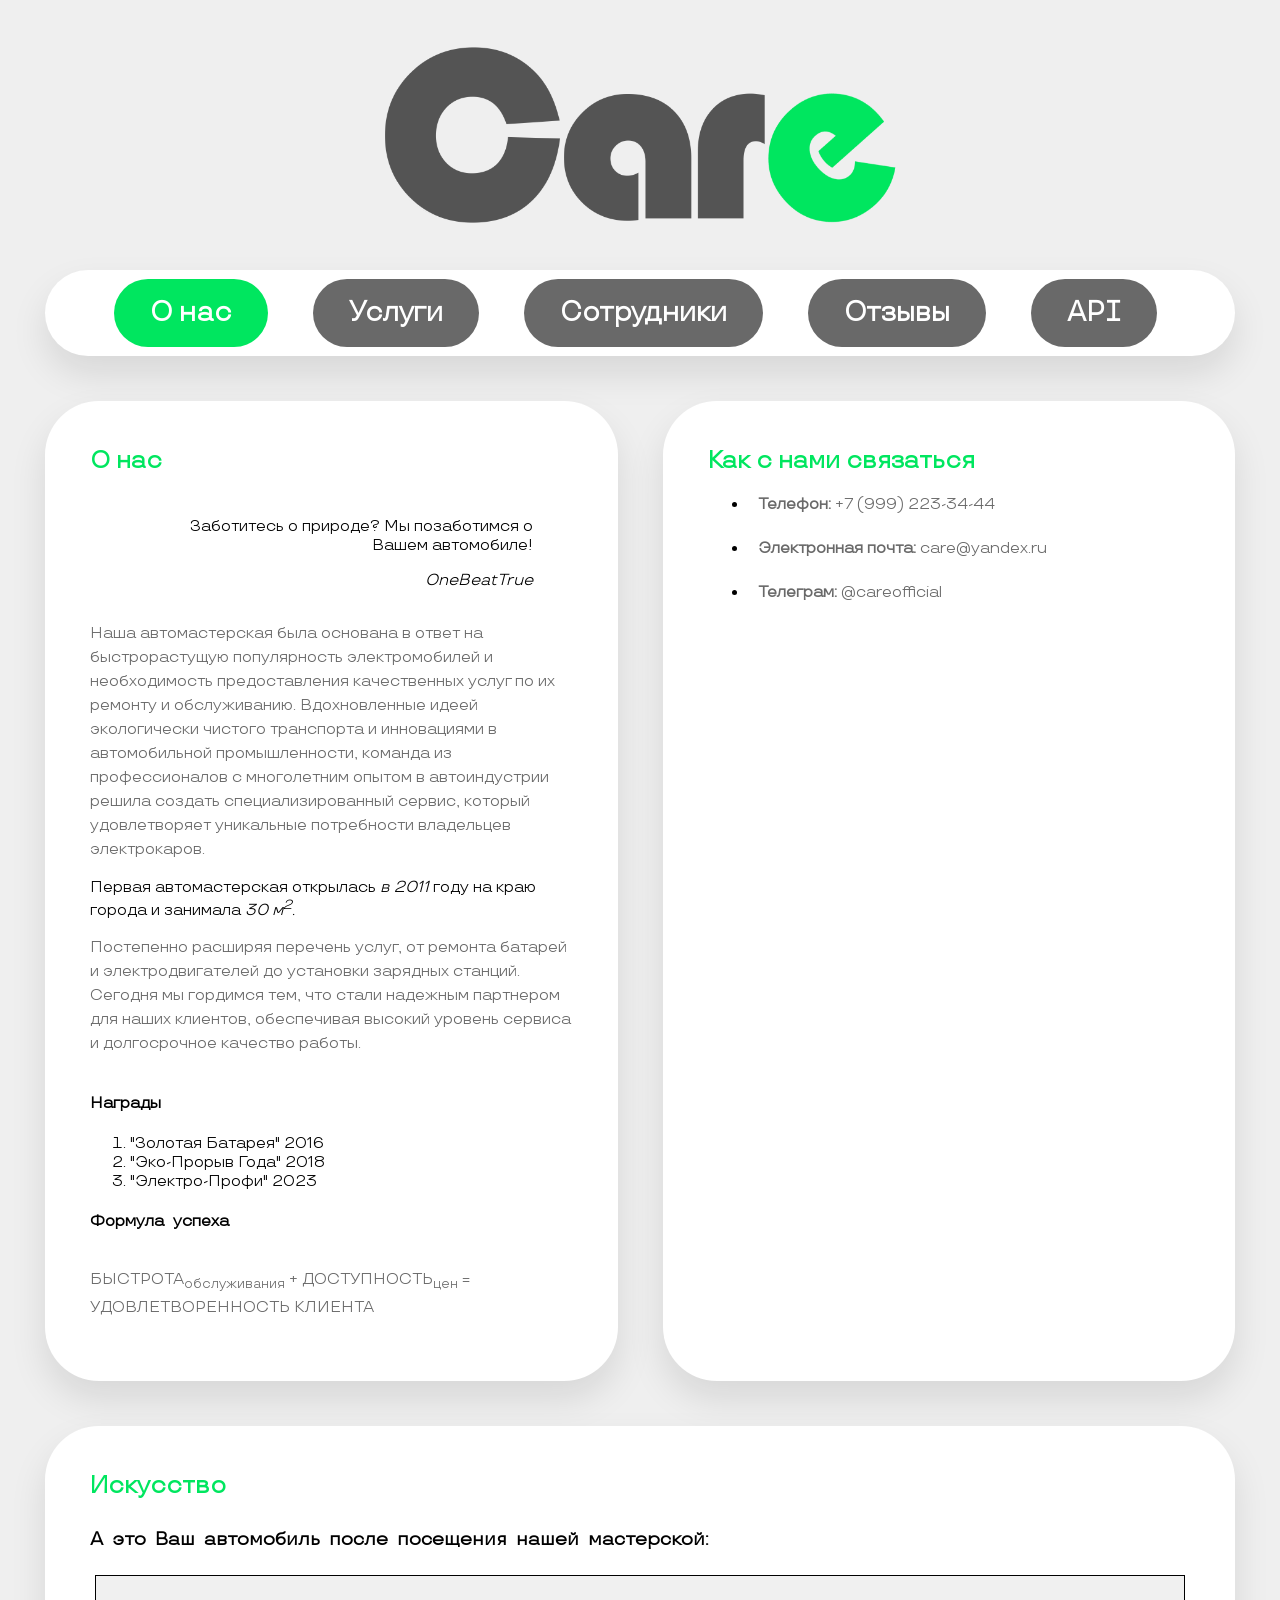
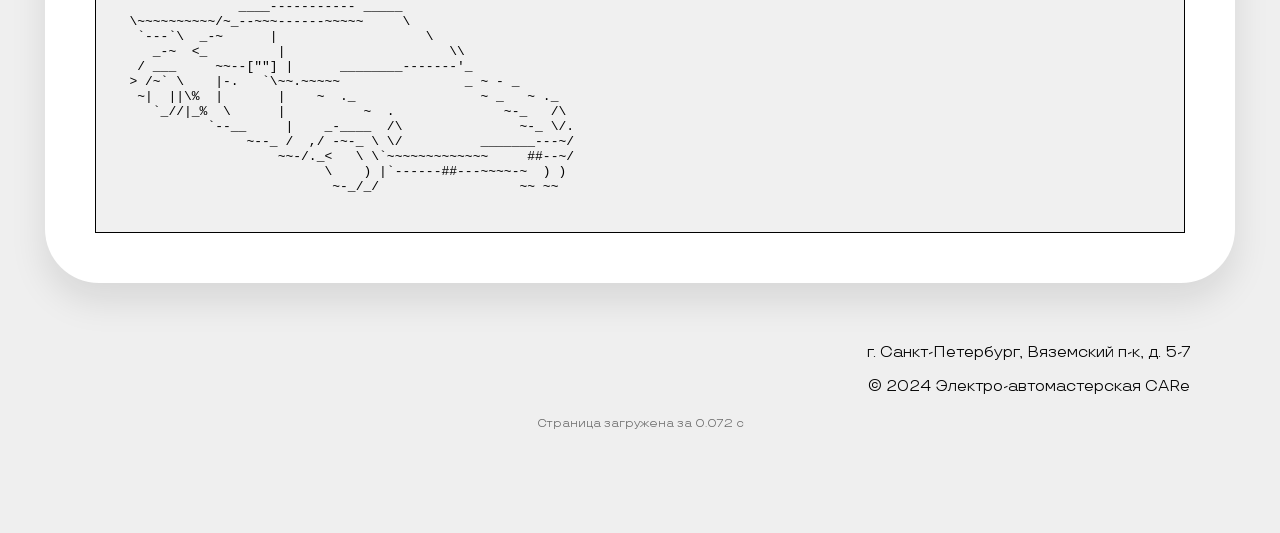
==== commit 6fb38882: "fix: some bugs 1" ====
--- a/index.html
+++ b/index.html
@@ -9,13 +9,12 @@
     <link href="css/index.css" rel="stylesheet">
     <link rel="icon" type="image/x-icon" sizes="96x96" href="img/favicon.ico">
     <script src="js/header.js"></script>
-    <script src="js/footer.js"></script>
     <script src="js/index.js"></script>
 </head>
 <body>
 <header class="header"></header>
 <main class="main">
-    <section class="section section_titled-about" id="about">
+    <section class="section section_titled-about">
         <h2 class="section__title">О нас</h2>
         <blockquote class="section__quote">
             <p class="section__text">Заботитесь о природе? Мы позаботимся о Вашем автомобиле!</p>
@@ -39,7 +38,7 @@
         <h4 class="section__subtitle">Формула успеха</h4>
         <p class="section__paragraph">БЫСТРОТА<sub>обслуживания</sub> + ДОСТУПНОСТЬ<sub>цен</sub> = УДОВЛЕТВОРЕННОСТЬ КЛИЕНТА</p>
     </section>
-    <section class="section section_titled-contacts" id="contacts">
+    <section class="section section_titled-contacts">
         <h2 class="section__title">Как с нами связаться</h2>
         <div class="section__list">
             <ul class="list list_unordered">
@@ -83,6 +82,9 @@
         </div>
     </section>
 </main>
-<footer class="footer"></footer>
+<footer class="footer">
+    <p class="footer__text">г. Санкт-Петербург, Вяземский п-к, д. 5-7</p>
+    <p class="footer__text">&copy; 2024 Электро-автомастерская CARe</p>
+</footer>
 </body>
 </html>
--- a/css/index.css
+++ b/css/index.css
@@ -103,7 +103,7 @@
     background-color: rgb(105, 105, 105);
 }
 
-@media screen and (max-width: 1000px) {
+@media screen and (max-width: 60em) {
     .menu {
         padding: 0;
         margin: 0;
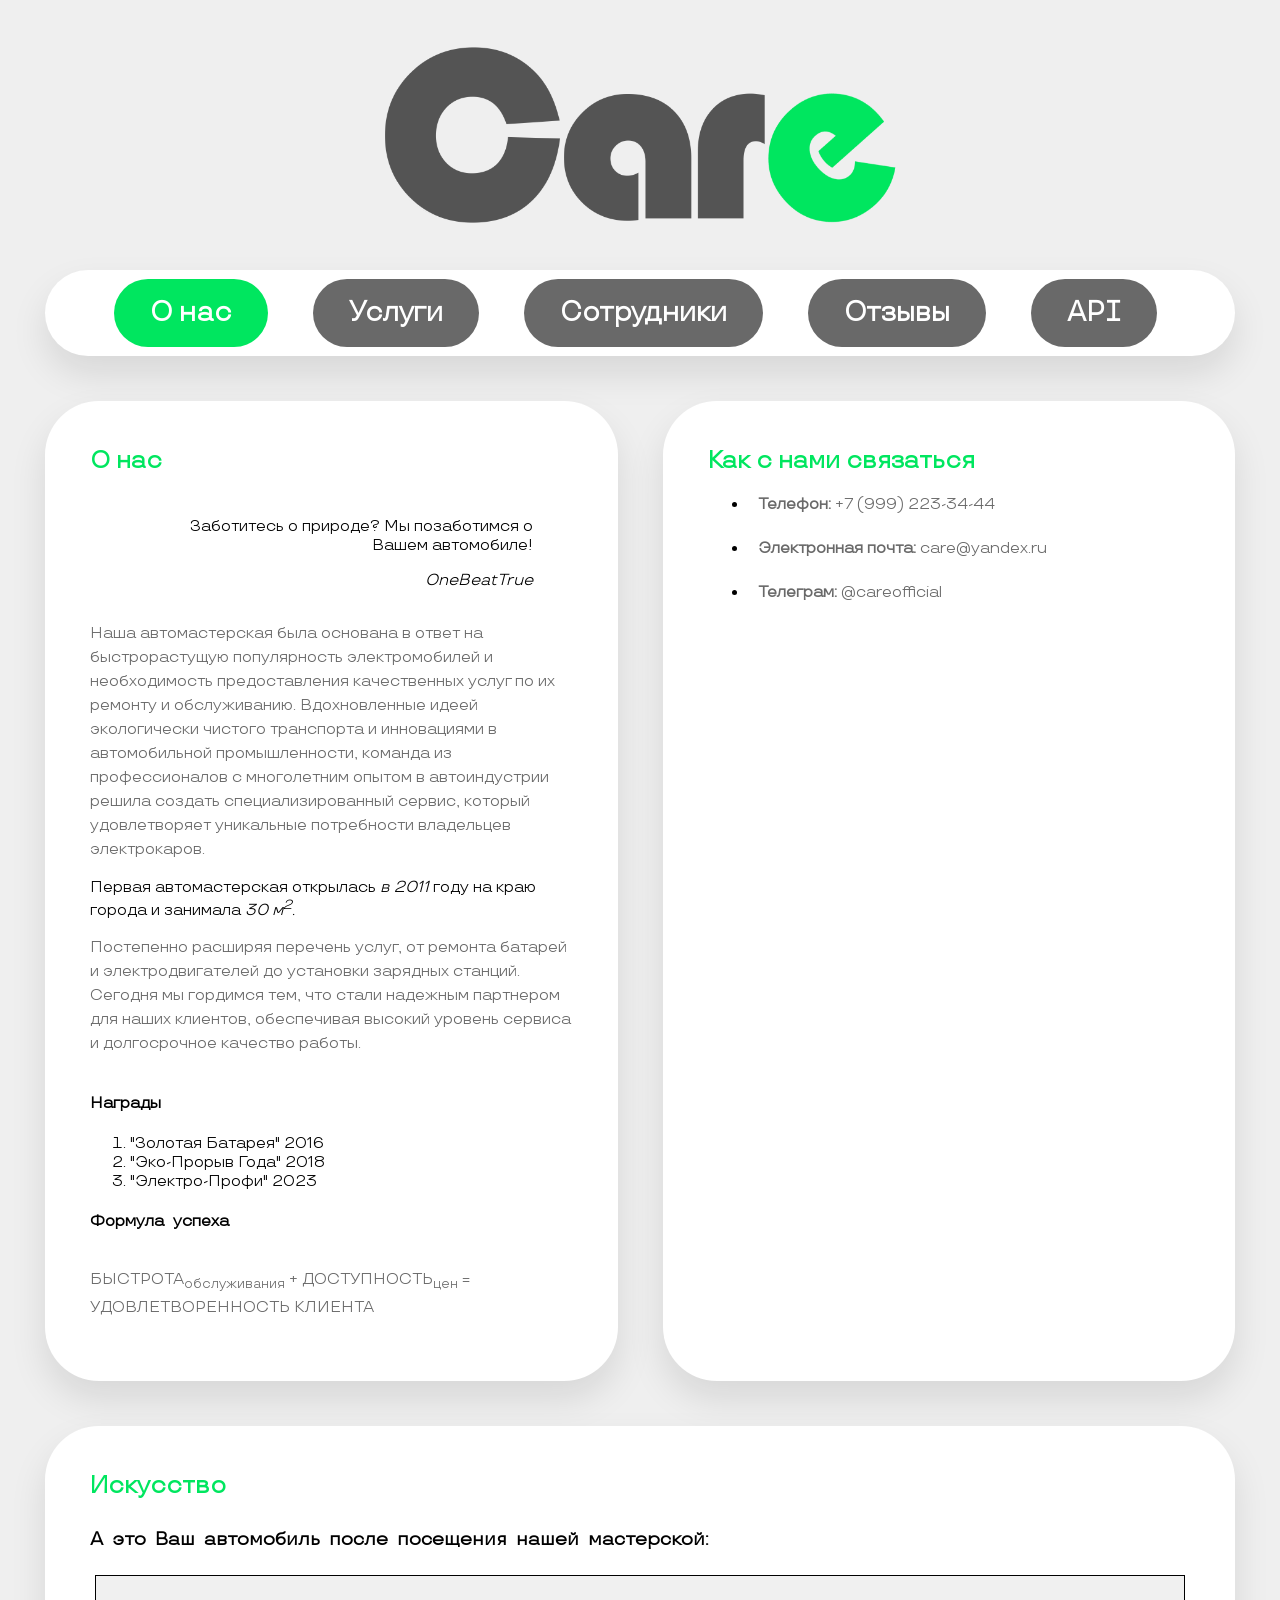
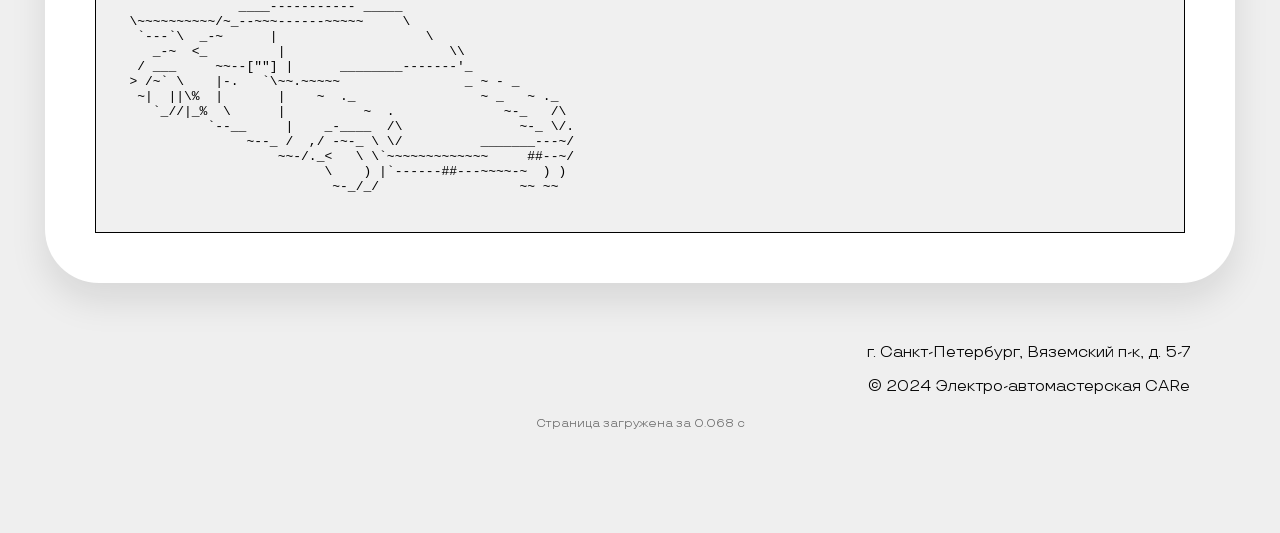
==== commit 73f8092e: "feat: add form" ====
--- a/index.html
+++ b/index.html
@@ -10,6 +10,7 @@
     <link rel="icon" type="image/x-icon" sizes="96x96" href="img/favicon.ico">
     <script src="js/header.js"></script>
     <script src="js/index.js"></script>
+    <script src="js/feedback_back.js"></script>
 </head>
 <body>
 <header class="header"></header>
--- a/css/index.css
+++ b/css/index.css
@@ -43,14 +43,14 @@
 
 .logo_fixed {
     background-color: white;
-    border-radius: 6vh;
+    border-radius: 0 0 0 6vh;
     padding: 1vh;
     margin: 0;
     box-shadow: 0 2vh 4vh rgba(0, 0, 0, 0.1);
     height: 10vh;
     position: fixed;
     top: 0;
-    transform: translateX(-16%);
+    transform: translateX(+535%);
     z-index: 1000;
 }
 
@@ -103,7 +103,7 @@
     background-color: rgb(105, 105, 105);
 }
 
-@media screen and (max-width: 60em) {
+@media screen and (max-aspect-ratio: 13/10) {
     .menu {
         padding: 0;
         margin: 0;
@@ -184,7 +184,7 @@
     border: 1px solid black;
 }
 
-@media screen and (max-width: 100vh) {
+@media screen and (max-aspect-ratio: 9/10) {
     .section__preformatted-element {
         display: none;
     }
@@ -337,4 +337,58 @@
 
 tbody tr:nth-child(odd) {
     background-color: rgb(105, 105, 105, 0.3);
-}+}
+
+.feedback-form {
+    font-family: TTTravels, sans-serif;
+    display: flex;
+    flex-direction: column;
+    align-items: center;
+    justify-content: center;
+    padding: 20vh 0 20vh 0;
+    transition: all 0.3s ease;
+}
+
+.feedback-form input[type="text"] {
+    font-family: TTTravels, sans-serif;
+    padding: 1.5vh;
+    margin: 1vh 0;
+    border: 1px solid rgba(105, 105, 105, 0.5);
+    border-radius: 4vh;
+    font-size: 2vh;
+    box-shadow: 0 0.5vh 1vh rgba(0, 0, 0, 0.1);
+    transition: border-color 0.3s ease, box-shadow 0.3s ease;
+}
+
+.feedback-form input[type="text"]:focus {
+    border-color: rgb(0, 230, 95);
+    box-shadow: 0 0 0.5vh rgba(0, 230, 95, 0.5);
+    outline: none;
+}
+
+.feedback-form button {
+    font-family: TTTravels, sans-serif;
+    background-color: rgb(105, 105, 105);
+    color: white;
+    margin: 1vh 0;
+    font-size: 2.5vh;
+    font-weight: bold;
+    border: none;
+    border-radius: 4vh;
+    padding: 1.5vh 3vh;
+    cursor: pointer;
+    transition: background-color 0.3s ease, box-shadow 0.3s ease;
+}
+
+.feedback-form button:hover {
+    background-color: rgba(0, 230, 95);
+    box-shadow: 0 0 6vh rgba(0, 230, 95, 0.5);
+}
+
+.feedback-form button:active {
+    background-color: rgba(0, 180, 75);
+}
+
+.feedback-form label {
+    display: none;
+}
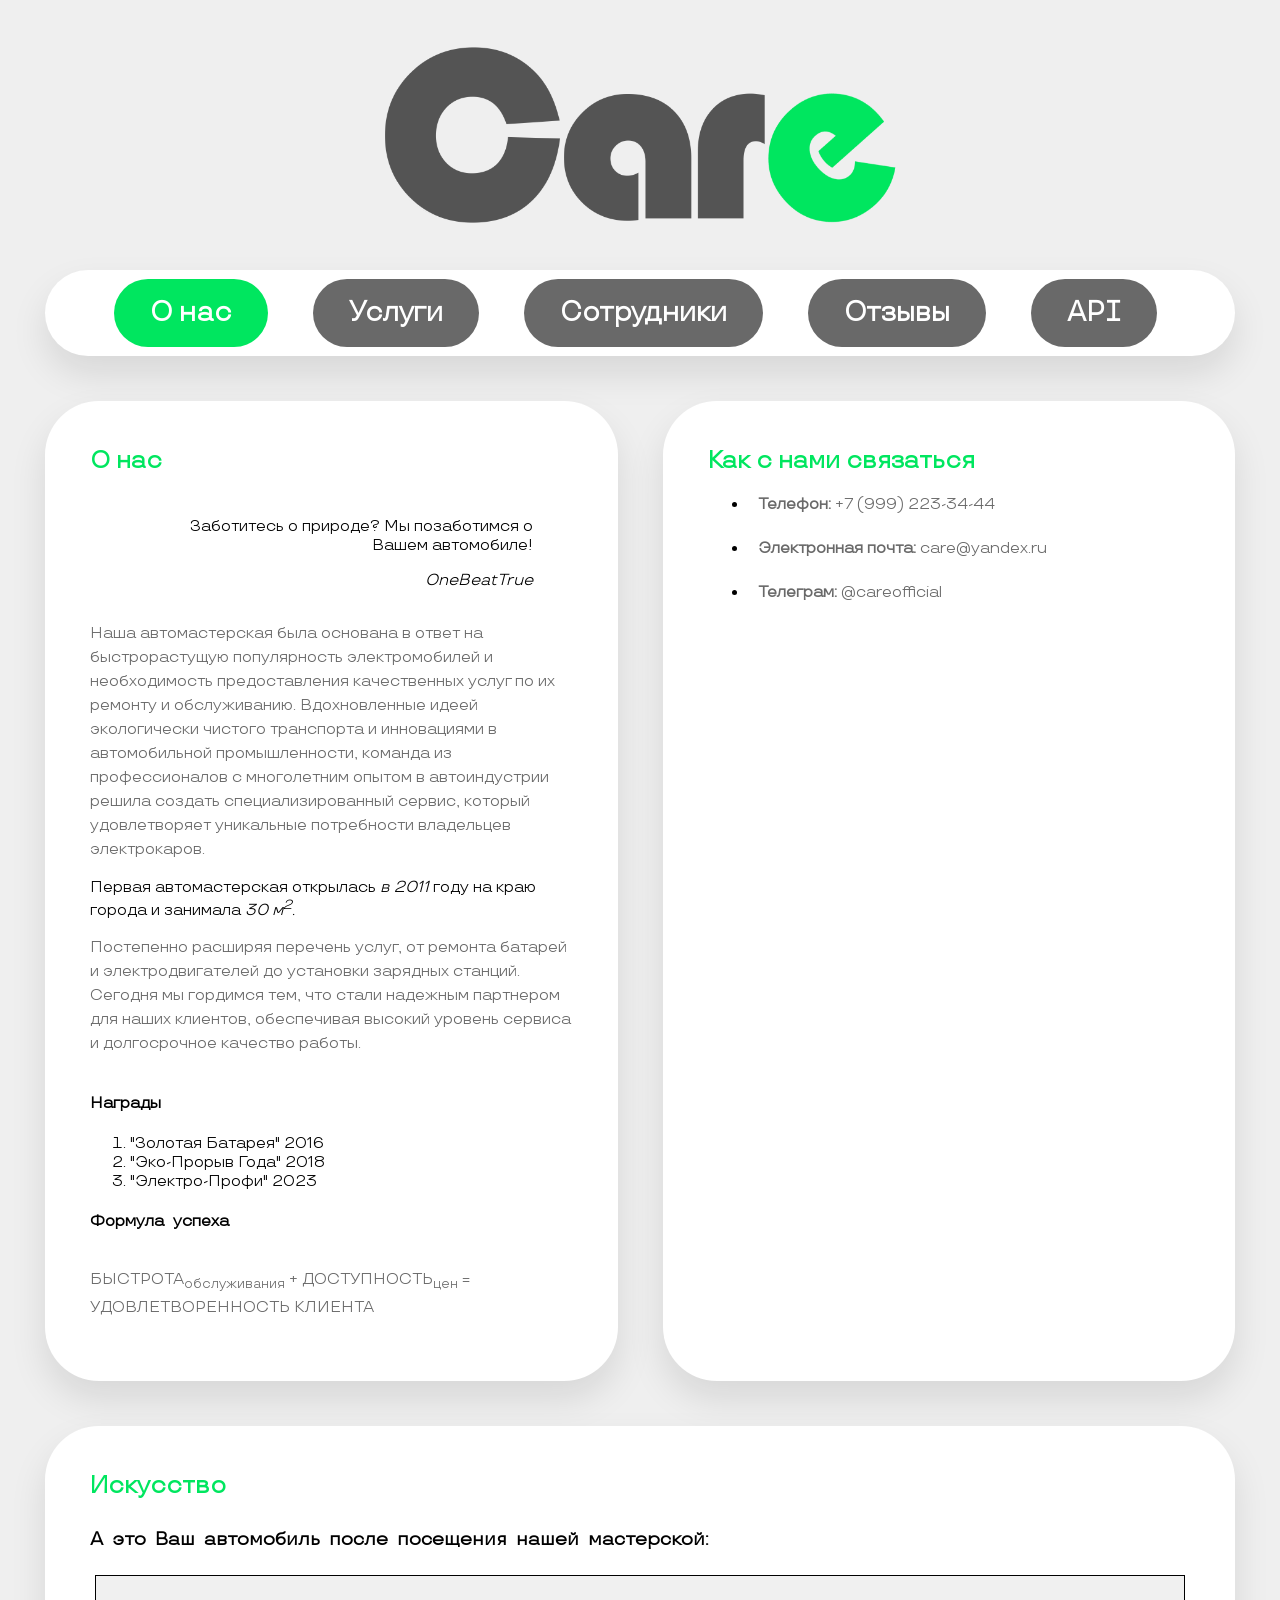
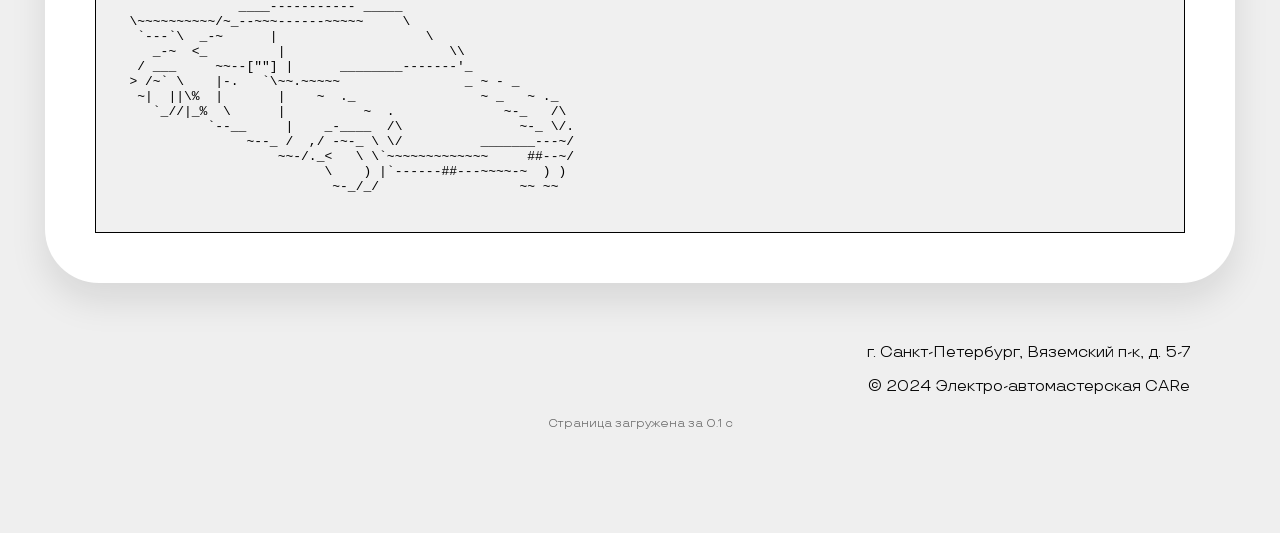
==== commit dc929f2e: "fix: some bugs 2" ====
--- a/index.html
+++ b/index.html
@@ -10,7 +10,7 @@
     <link rel="icon" type="image/x-icon" sizes="96x96" href="img/favicon.ico">
     <script src="js/header.js"></script>
     <script src="js/index.js"></script>
-    <script src="js/feedback_back.js"></script>
+<!--    <script src="js/feedback.js"></script>-->
 </head>
 <body>
 <header class="header"></header>
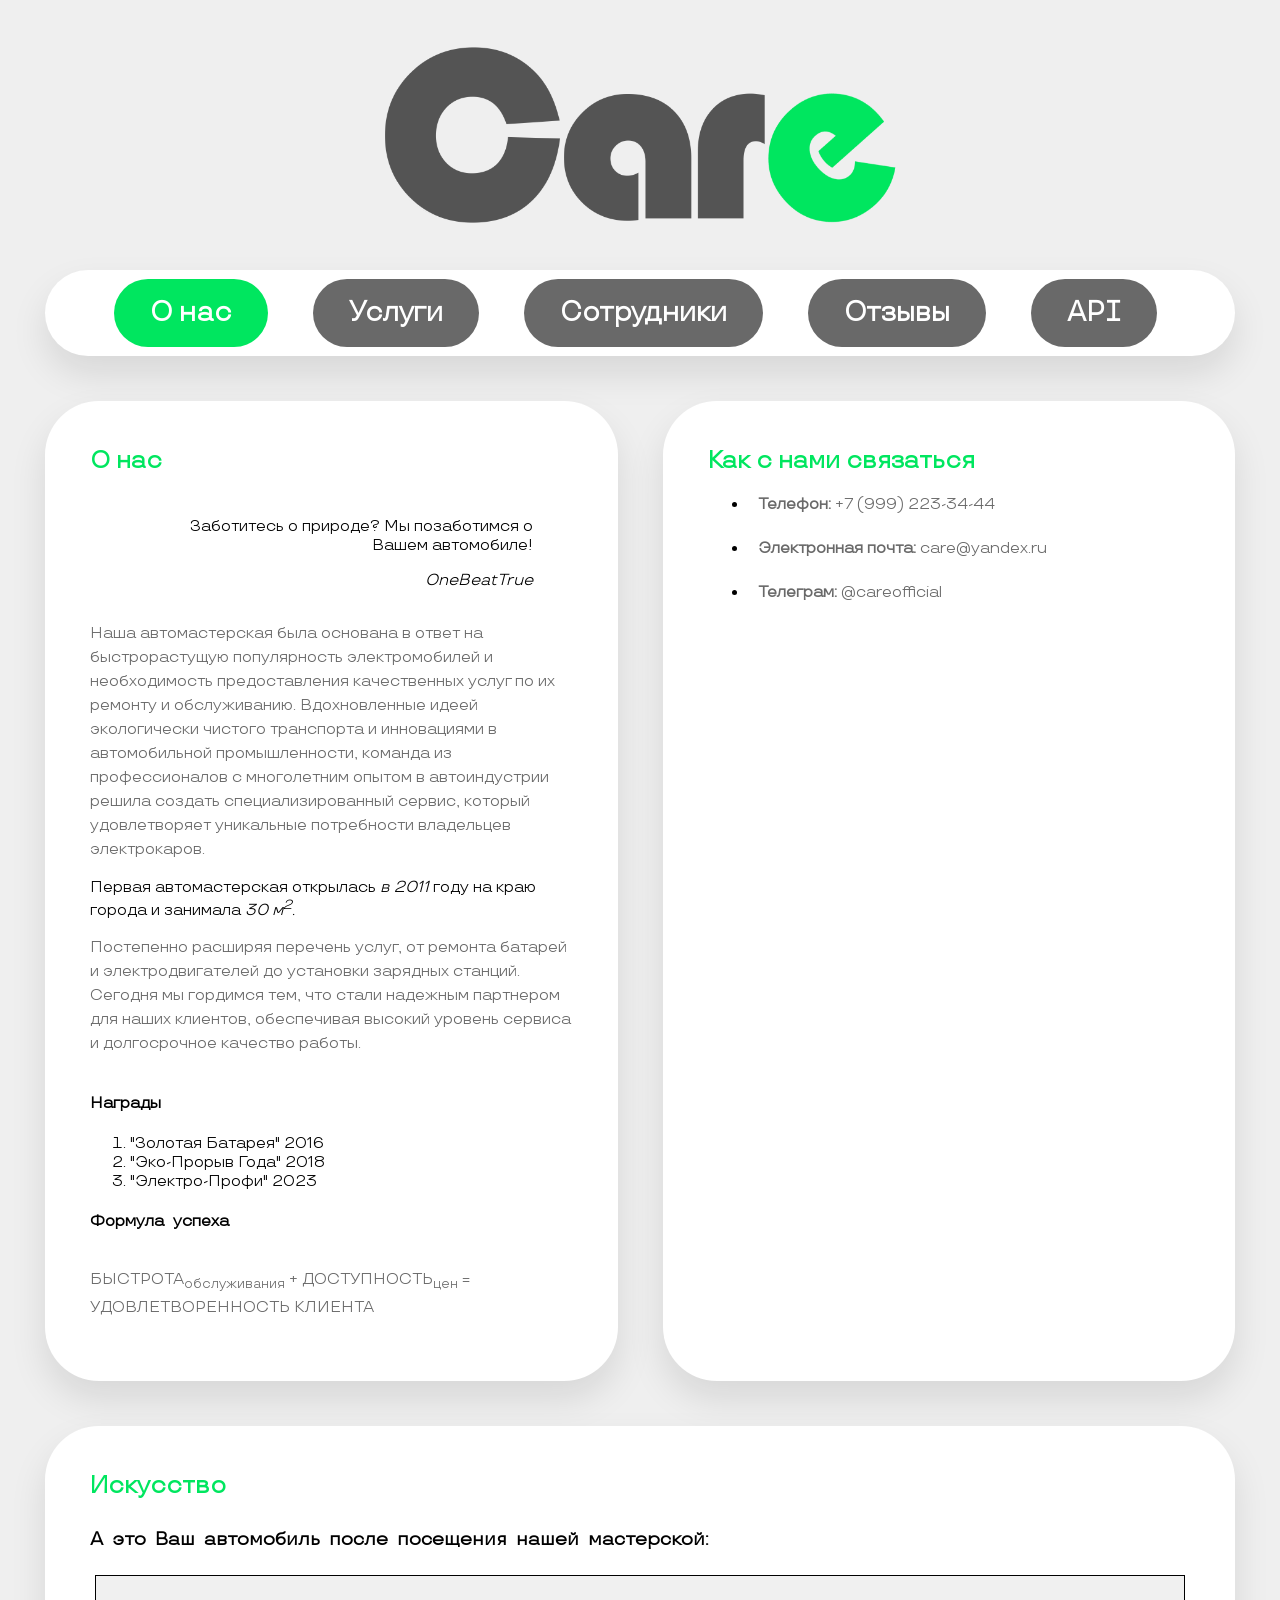
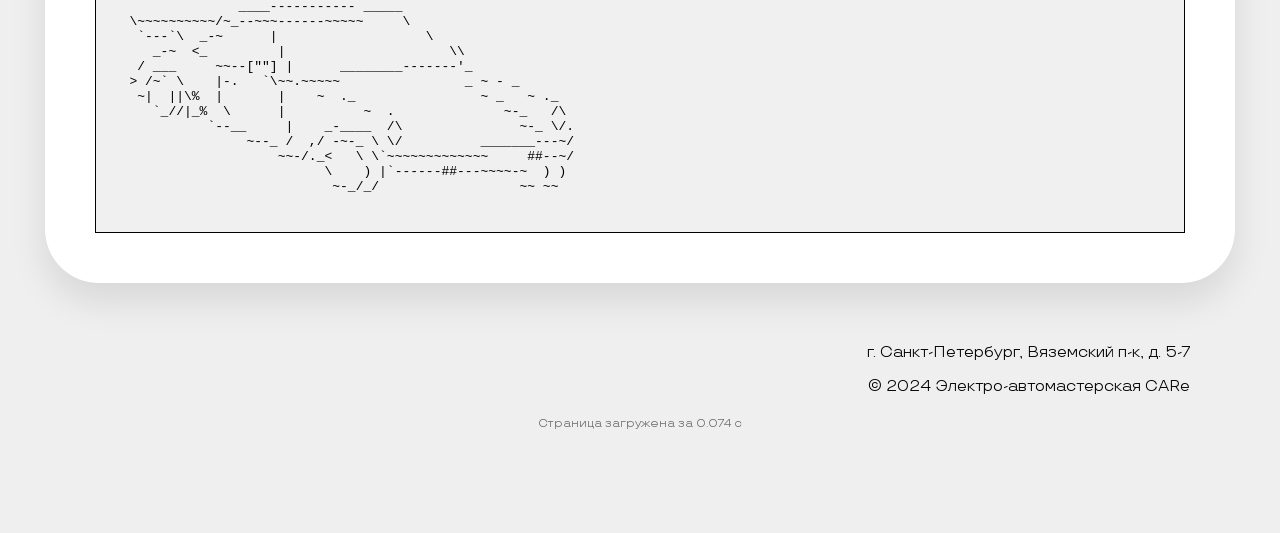
==== commit 58b0436d: "feat: add lab 5" ====
--- a/index.html
+++ b/index.html
@@ -8,8 +8,8 @@
     <title>CARe</title>
     <link href="css/index.css" rel="stylesheet">
     <link rel="icon" type="image/x-icon" sizes="96x96" href="img/favicon.ico">
-    <script src="js/header.js"></script>
-    <script src="js/index.js"></script>
+    <script src="js/header.js" defer></script>
+    <script src="js/index.js" defer></script>
 <!--    <script src="js/feedback.js"></script>-->
 </head>
 <body>
--- a/css/index.css
+++ b/css/index.css
@@ -49,8 +49,8 @@
     box-shadow: 0 2vh 4vh rgba(0, 0, 0, 0.1);
     height: 10vh;
     position: fixed;
+    right: 0;
     top: 0;
-    transform: translateX(+535%);
     z-index: 1000;
 }
 
@@ -392,3 +392,7 @@
 .feedback-form label {
     display: none;
 }
+
+.feedback-container__feedback {
+    margin: 0 0 5vh 0;
+}
